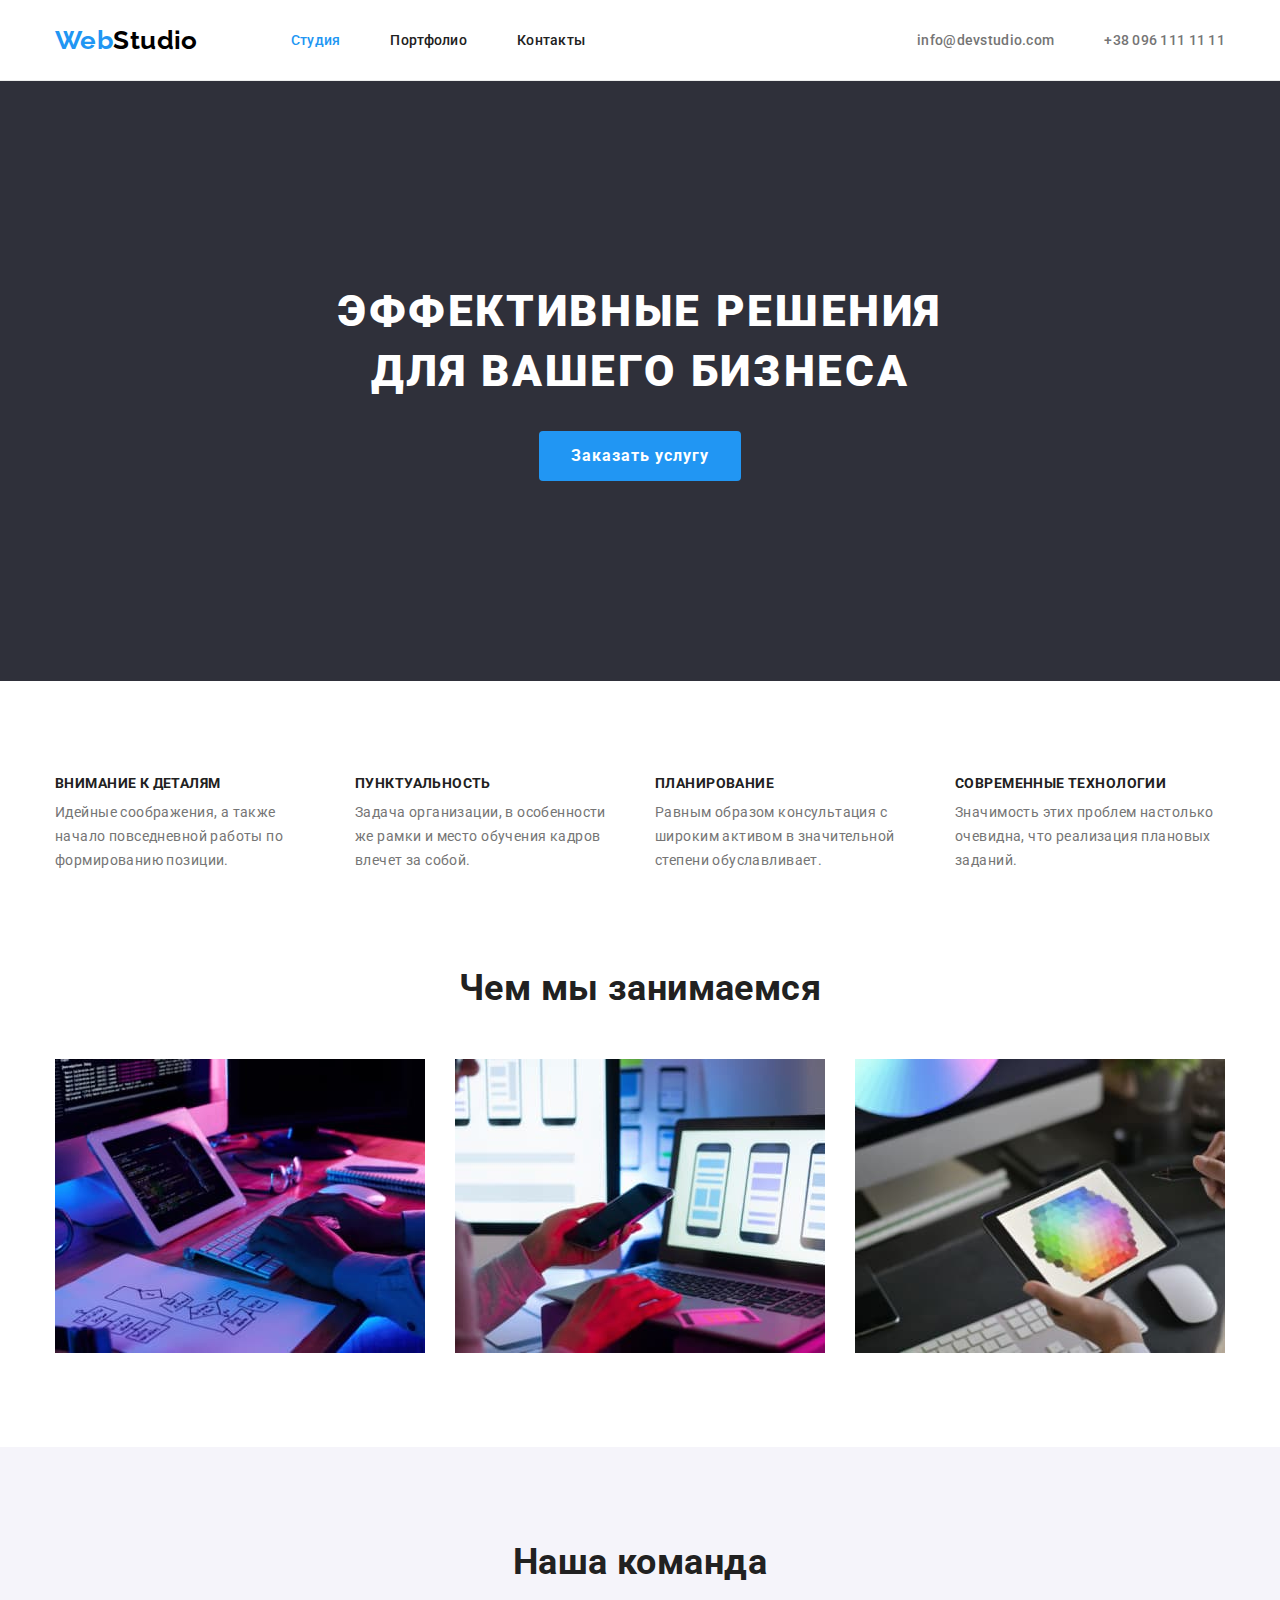
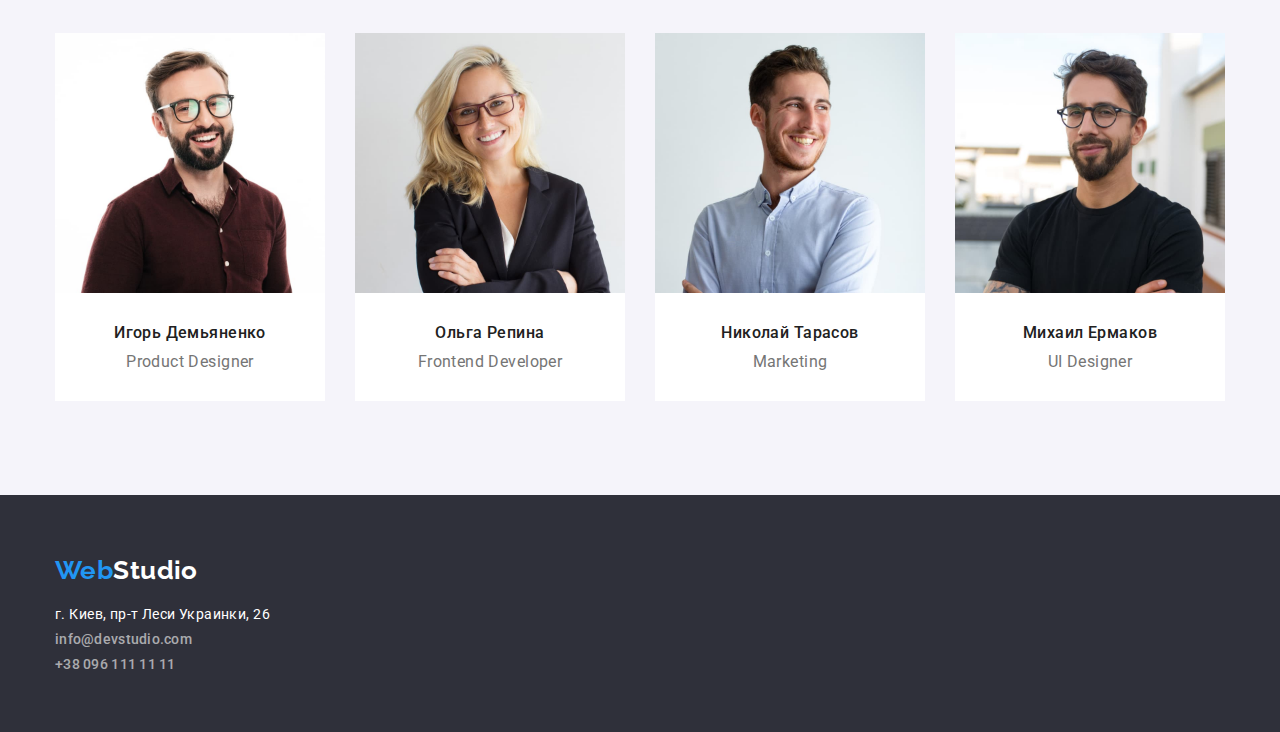
==== index.html @ f084c0ec "added previous project" ====
<!DOCTYPE html>
<html lang="ru">
<head>
    <meta charset="UTF-8">
    <meta http-equiv="X-UA-Compatible" content="IE=edge">
    <meta name="viewport" content="width=device-width, initial-scale=1.0">
    <title>Go IT Home work №2</title>
    <link rel="stylesheet" href="https://cdnjs.cloudflare.com/ajax/libs/modern-normalize/1.0.0/modern-normalize.min.css" type="text/css">
    <link rel="shortcut icon" href="images/favicon.ico" type="image/x-icon">
    <link rel="preconnect" href="https://fonts.gstatic.com">
    <link href="https://fonts.googleapis.com/css2?family=Raleway:wght@700&family=Roboto:wght@400;500;700;900&display=swap"
        rel="stylesheet">
    <link rel="stylesheet" href="./css/style.css">
</head>
<body>
    <!-- Section - Header -->
    <header class="page-header">

        <div class="container">
            <!-- Main navigation menu -->
            <nav>
                <a href="#" class="logo link">
                    <span class="logo-web">Web</span><span class="logo-studio-header">Studio</span>
                </a>
            
                <ul class="site-nav list">
                    <li><a href="#" class="link current">Студия</a></li>
                    <li><a href="./pages/portfolio.html" class="link">Портфолио</a></li>
                    <li><a href="./pages/contacts.html" class="link">Контакты</a></li>
                </ul>
            </nav>
            
            <ul class="auth-nav list">
                <li><a href="mailto:info@devstudio.com" class="link">info@devstudio.com</a></li>
                <li><a href="tel:+380961111111" class="link">+38 096 111 11 11</a></li>
            </ul>
        </div>
    </header>

    <!-- Main Section -->
    <main>
        <!-- Section - Hero -->
        <section class="hero">
            <h1 class="hero-title">ЭФФЕКТИВНЫЕ РЕШЕНИЯ<br>ДЛЯ ВАШЕГО БИЗНЕСА</h1>
            <button type="button" class="button">Заказать услугу</button>
        </section>        

        <!-- Section - Features. Heading h2 will be hidden by css styles -->
        <section class="section feature">
            <div class="container">
                <h2 class="section-title ">ОСОБЕННОСТИ</h2>
                
                <ul class="feature-list list">
                    <li class="feature-list-item">
                        <h3 class="title">ВНИМАНИЕ К ДЕТАЛЯМ</h3>
                        <p class="list-text">Идейные соображения, а также начало повседневной работы по формированию позиции.</p>
                    </li>
                
                    <li class="feature-list-item">
                        <h3 class="title">ПУНКТУАЛЬНОСТЬ</h3>
                        <p class="list-text">Задача организации, в особенности же рамки и место обучения кадров влечет за собой.</p>
                    </li>
                
                    <li class="feature-list-item">
                        <h3 class="title">ПЛАНИРОВАНИЕ</h3>
                        <p class="list-text">Равным образом консультация с широким активом в значительной степени обуславливает.</p>
                    </li>
                
                    <li class="feature-list-item">
                        <h3 class="title">СОВРЕМЕННЫЕ ТЕХНОЛОГИИ</h3>
                        <p class="list-text">Значимость этих проблем настолько очевидна, что реализация плановых заданий.</p>
                    </li>
                </ul>

            </div>
        </section>

        <!-- Section - What are we doing -->
        <section class="section what-we-doing">
            <div class="container">
                <h2 class="section-title">Чем мы занимаемся</h2>
                <ul class="list">
                    <li class="what-we-doing-item"><img src="./images/what-we-do-min-1.jpg" alt="пишем код" width="370"></li>
                    <li class="what-we-doing-item"><img src="./images/what-we-do-min-2.jpg" alt="делаем адаптивную верстку" width="370"></li>
                    <li class="what-we-doing-item"><img src="./images/what-we-do-min-3.jpg" alt="делаем дизайн страниц" width="370"></li>
                </ul>       

            </div>
        </section>

        <!-- Section - Our Team -->
        <section class="section accent-bg-color">
            <div class="container">
                <h2 class="section-title">Наша команда</h2>
                <ul class="our-team-list list">
                    <li>
                        <img src="./images/foto-min-1.jpg" alt="Игорь Демьяненко" width="270">
                        <div class="content">
                            <h3 class="title">Игорь Демьяненко</h3>
                            <p lang="en" class="list-text">Product Designer</p> 
                        </div>
                    </li>

                    <li>
                        <img src="./images/foto-min-2.jpg" alt="Ольга Репина" width="270">
                        <div class="content">
                            <h3 class="title">Ольга Репина</h3>
                            <p lang="en" class="list-text">Frontend Developer</p>
                        </div>
                    </li>

                    <li>
                        <img src="./images/foto-min-3.jpg" alt="Николай Тарасов" width="270">
                        <div class="content">
                            <h3 class="title">Николай Тарасов</h3>
                            <p lang="en" class="list-text">Marketing</p>
                        </div>
                    </li>

                    <li>
                        <img src="./images/foto-min-4.jpg" alt="Михаил Ермаков" width="270">
                        <div class="content">
                            <h3 class="title">Михаил Ермаков</h3>
                            <p lang="en" class="list-text">UI Designer</p>
                        </div>
                    </li>
                </ul>
            </div>
        </section>
    </main>

    <footer>
        <div class="container">
            <a href="#" class="logo link">
                <span class="logo-web">Web</span><span class="logo-studio-footer">Studio</span>
            </a>
            
            <address>
                <p class="address-text">г. Киев, пр-т Леси Украинки, 26</p>
                <ul class="auth-nav list">
                    <li><a href="mailto:info@devstudio.com" class="link">info@devstudio.com</a></li>
                    <li><a href="tel:+380961111111" class="link">+38 096 111 11 11</a></li>
                </ul>
            </address>          
        </div>

    </footer>
</body>
</html>
---- css/style.css ----
/* цвет основного текста #212121 */

/* цвет вторичного текста #757575 */

/* белый цвет текста #ffffff */

/* цвет ссылки в адресе rgba(255, 255, 255, 0.6) */

/* акцент #2196F3 */

/* вторичный цвет фона #F5F4FA */

/* цвет фона герой и футер #2F303A */

/* Raleway 700 normal, Roboto 500 normal, Roboto 900 normal, Roboto 700 normal, Roboto 400 normal */

:root {
  --primary-text-color: #757575;
  --accent-color: #2196f3;
  --title-text-color: #212121;
  --primary-bacgr-color: #2f303a;
  --second-backgr-color: #f5f4fa;
}

html {
  box-sizing: border-box;
}

*,
*::after,
*::before {
  box-sizing: inherit;
}

body {
  color: var(--primary-text-color);
  background-color: #fff;
  margin: 0;

  font-family: 'Roboto', sans-serif;
  font-weight: 400;
  font-style: normal;
  font-size: 14px;
  letter-spacing: 0.03em;
}

.list {
  list-style: none;
  padding: 0;
  margin: 0;
}

.button {
  border: 1px solid transparent;
}

.container {
  width: 1200px;
  padding-left: 15px;
  padding-right: 15px;
  padding-top: 0;
  padding-bottom: 0;
  margin: 0 auto;
}

.section {
  padding: 94px 0;
}

.section-title {
  padding: 0;
  margin: 0;
}

.title {
  color: var(--title-text-color);
  margin: 0 0 10px 0;
  padding: 0;
}

.visually-hidden {
  position: absolute;
  clip: rect(0 0 0 0);
  width: 1px;
  height: 1px;
  margin: -1px;
}

img {
  display: block;
}

/* header */

.page-header {
  border-bottom: 1px solid #ececec;
}

.page-header .container {
  display: flex;
}

nav {
  display: flex;
  align-items: center;
}

/* logo */

.logo {
  font-family: 'Raleway';
  font-weight: 700;
  font-size: 26px;
  line-height: 1.19;
}

.logo:hover,
.logo:focus {
  text-shadow: 0px 4px 4px rgba(0, 0, 0, 0.25);
}

.logo-web {
  color: var(--accent-color);
}

.logo-studio-header {
  color: #000000;
}

.logo-studio-footer {
  color: #ffffff;
}

.page-header .logo,
.site-nav,
.page-header .auth-nav {
  vertical-align: middle;
}

/* site auth navigation */

.auth-nav,
.site-nav {
  font-weight: 500;
  line-height: 1.143;
  letter-spacing: 0.02em;
}

.auth-nav li:not(:last-child),
.site-nav li:not(:last-child) {
  margin-right: 50px;
}

.site-nav {
  margin-left: 93px;
  display: flex;
}

.page-header .auth-nav {
  margin-left: auto;
  display: flex;
}

.link {
  text-decoration: none;
}

.auth-nav .link {
  color: var(--primary-text-color);
}

.site-nav .link {
  color: #212121;
}

.page-header .auth-nav .link,
.site-nav .link {
  display: block;
  padding-top: 32px;
  padding-bottom: 32px;
}

.auth-nav .link:hover,
.auth-nav .link:focus,
.site-nav .link:hover,
.site-nav .link:focus,
.site-nav .link.current {
  color: var(--accent-color);
}

/* hero section */

.hero {
  background-color: var(--primary-bacgr-color);
  padding-bottom: 200px;
  padding-top: 200px;
  text-align: center;
}

.hero-title {
  font-weight: 900;
  font-size: 44px;
  line-height: 1.364;
  text-align: center;
  letter-spacing: 0.06em;
  text-transform: uppercase;
  color: #fff;
  margin-top: 0;
  margin-bottom: 30px;
}

.hero .button {
  display: inline-block;
  padding: 10px 32px;
  margin-top: 0;
  margin-bottom: 0px;
  min-width: 200px;

  font-weight: 700;
  font-size: 16px;
  line-height: 1.875;
  text-align: center;
  letter-spacing: 0.06em;

  color: #fff;
  background-color: var(--accent-color);
  border: 0;
  border-radius: 4px;
}

.hero .button:hover {
  color: var(--accent-color);
  background-color: #fff;
}

/* section feature */

.feature .section-title {
  display: none;
}

.section-title {
  font-weight: 700;
  font-size: 36px;
  line-height: 1.167;
  text-align: center;
  color: var(--title-text-color);
  margin-bottom: 50px;
}

/* features */

.section.feature {
  padding-bottom: 0px;
}

.feature-list {
  display: flex;
  flex-wrap: wrap;
}

.feature-list-item {
  width: calc((100% - 90px) / 4);
}

.feature-list-item + .feature-list-item {
  margin-left: 30px;
}

.feature-list .title {
  font-size: 14px;
  font-weight: 700;
  line-height: 1.143;
  text-transform: uppercase;
  margin-bottom: 10px;
}

.feature-list .list-text {
  line-height: 1.714;
  padding: 0;
  margin: 0;
}

/* what-we-doing section */

.what-we-doing .list {
  display: flex;
}

.what-we-doing-item + .what-we-doing-item {
  margin-left: 30px;
}

.what-we-doing-item {
  width: calc((100% - 60px) / 3);
}

/* our team */

.our-team-list {
  display: flex;
}

.our-team-list .title {
  font-weight: 500;
  font-size: 16px;
  line-height: 1.188;
  text-align: center;
}

.accent-bg-color {
  background-color: var(--second-backgr-color);
}

.our-team-list .list-text {
  font-size: 16px;
  line-height: 1.188;
  text-align: center;
  margin: 0;
}

.our-team-list .content {
  padding-top: 30px;
  padding-bottom: 30px;
}

.our-team-list li {
  width: calc((100% - 90px) / 4);
  background-color: #fff;
}

.our-team-list li + li {
  margin-left: 30px;
}

/* portfolio section */

main > h1 {
  display: none;
}

.portfolio-title {
  display: none;
}

.portfolio-filter {
  display: flex;
  justify-content: center;
  margin-bottom: 50px;
}

.portfolio-list {
  display: flex;
  flex-wrap: wrap;
}

.flex-item {
  width: calc((100% - 60px) / 3);
  margin-right: 30px;
  margin-bottom: 30px;
  border: 1px solid #eeeeee;
}

.flex-item:nth-child(3n) {
  margin-right: 0;
}

.flex-item:nth-last-child(-n + 3) {
  margin-bottom: 0;
}

.flex-item .content {
  padding: 20px 24px 20px 24px;
}

.portfolio-list .title {
  font-weight: 700;
  font-size: 18px;
  line-height: 2;
  letter-spacing: 0.06em;
  margin-bottom: 4px;
}

.portfolio-list .list-text {
  font-size: 16px;
  line-height: 1.875;
  margin: 0;
}

/* portfolio-filter Buttons */

.portfolio-filter > li + li {
  margin-left: 8px;
}

.portfolio-filter .button {
  padding-left: 22px;
  padding-right: 22px;
  padding-top: 6px;
  padding-bottom: 6px;
  font-weight: 500;
  font-size: 16px;
  line-height: 1.625;
  text-align: center;
  letter-spacing: 0.03em;
  color: var(--title-text-color);
  background-color: var(--second-backgr-color);
  border-radius: 4px;
  border: 0;
  cursor: pointer;
}

.portfolio-filter .button:hover,
.portfolio-filter .button:focus {
  color: #fff;
  background-color: var(--accent-color);
  box-shadow: 0px 3px 1px rgba(0, 0, 0, 0.1), 0px 1px 2px rgba(0, 0, 0, 0.08),
    0px 2px 2px rgba(0, 0, 0, 0.12);
}

/* footer */

footer {
  background-color: var(--primary-bacgr-color);
  padding-top: 60px;
  padding-bottom: 60px;
}

/* у данного тега пришлось указать font-style: normal т.к. по умолчанию 
почему то браузер устанавливает italic  */
address {
  font-style: normal;
}

footer .auth-nav .link {
  color: rgba(255, 255, 255, 0.6);
}

.address-text {
  color: #ffffff;
  padding: 0;
  margin: 0 0 9px 0;
}

footer .logo {
  display: inline-block;
  margin: 0 0 20px 0;
  padding: 0;
}

address li:first-child {
  margin: 0 0 9px 0;
}
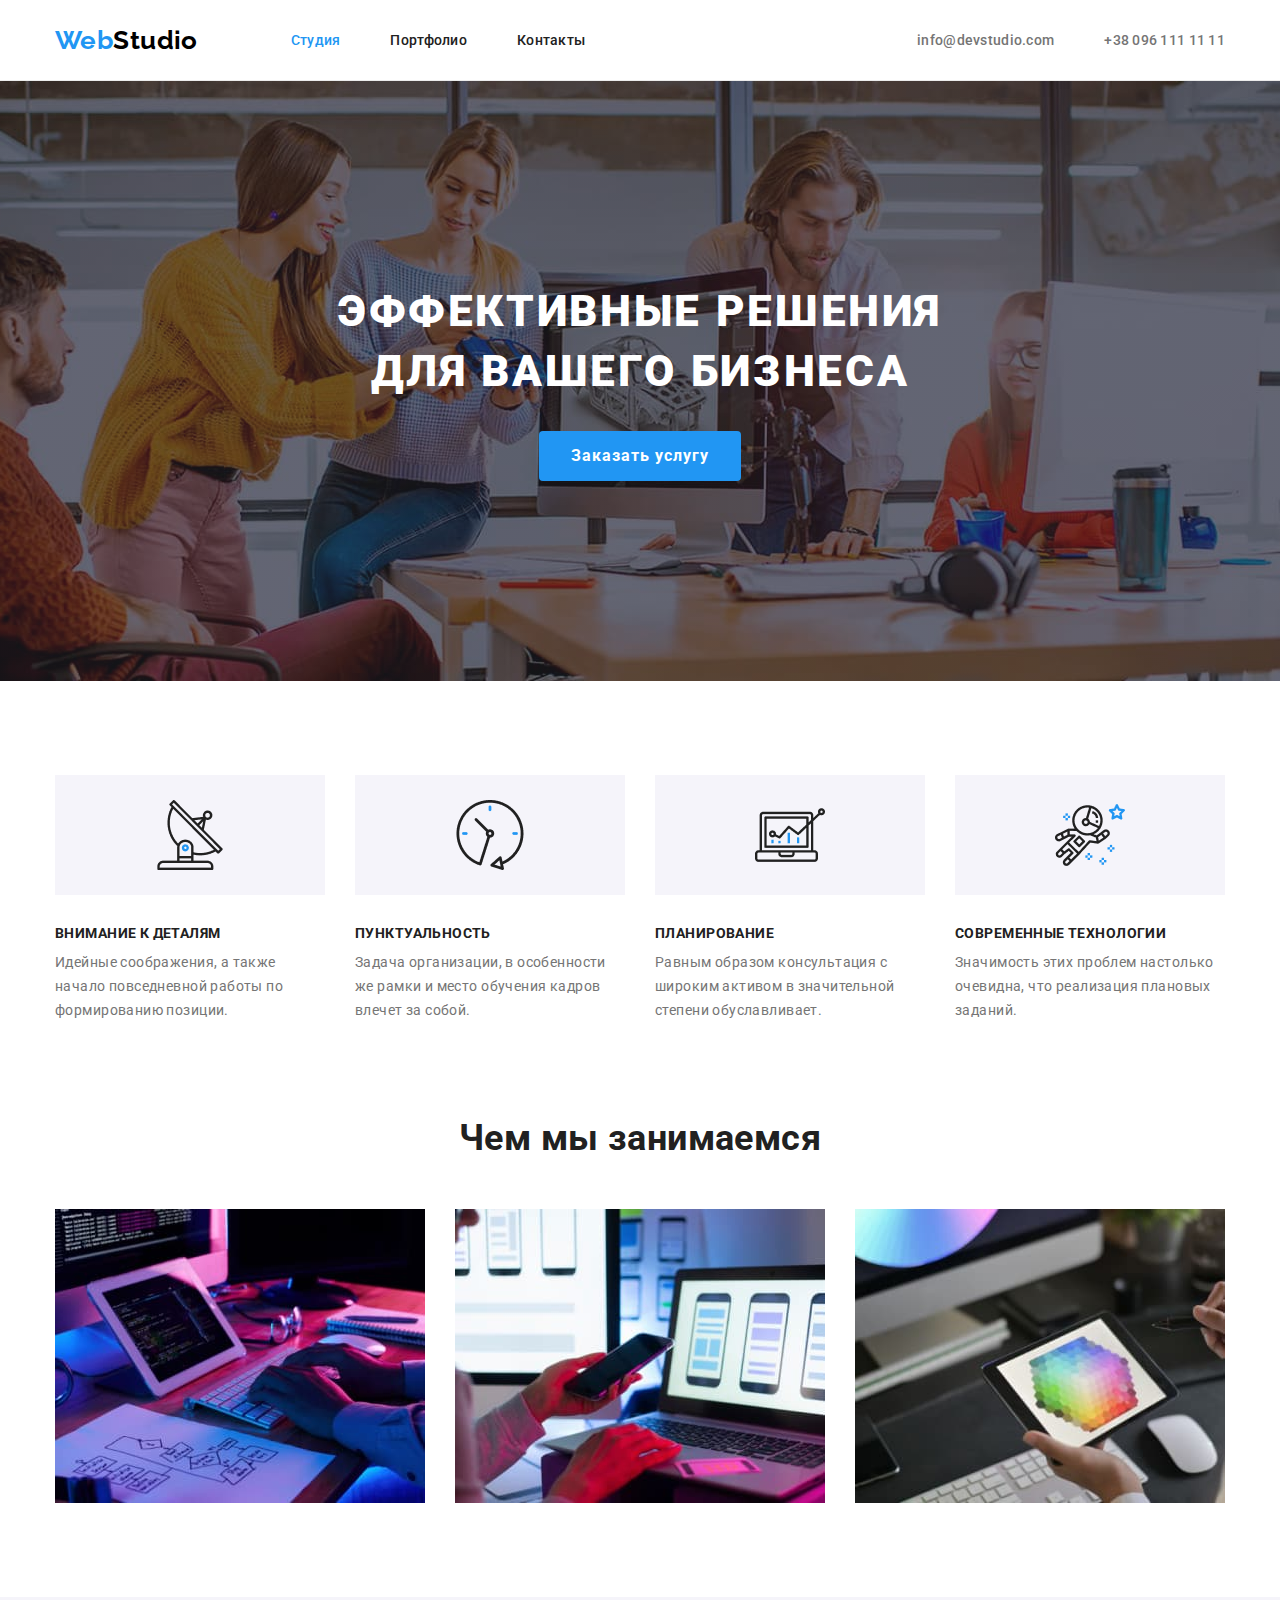
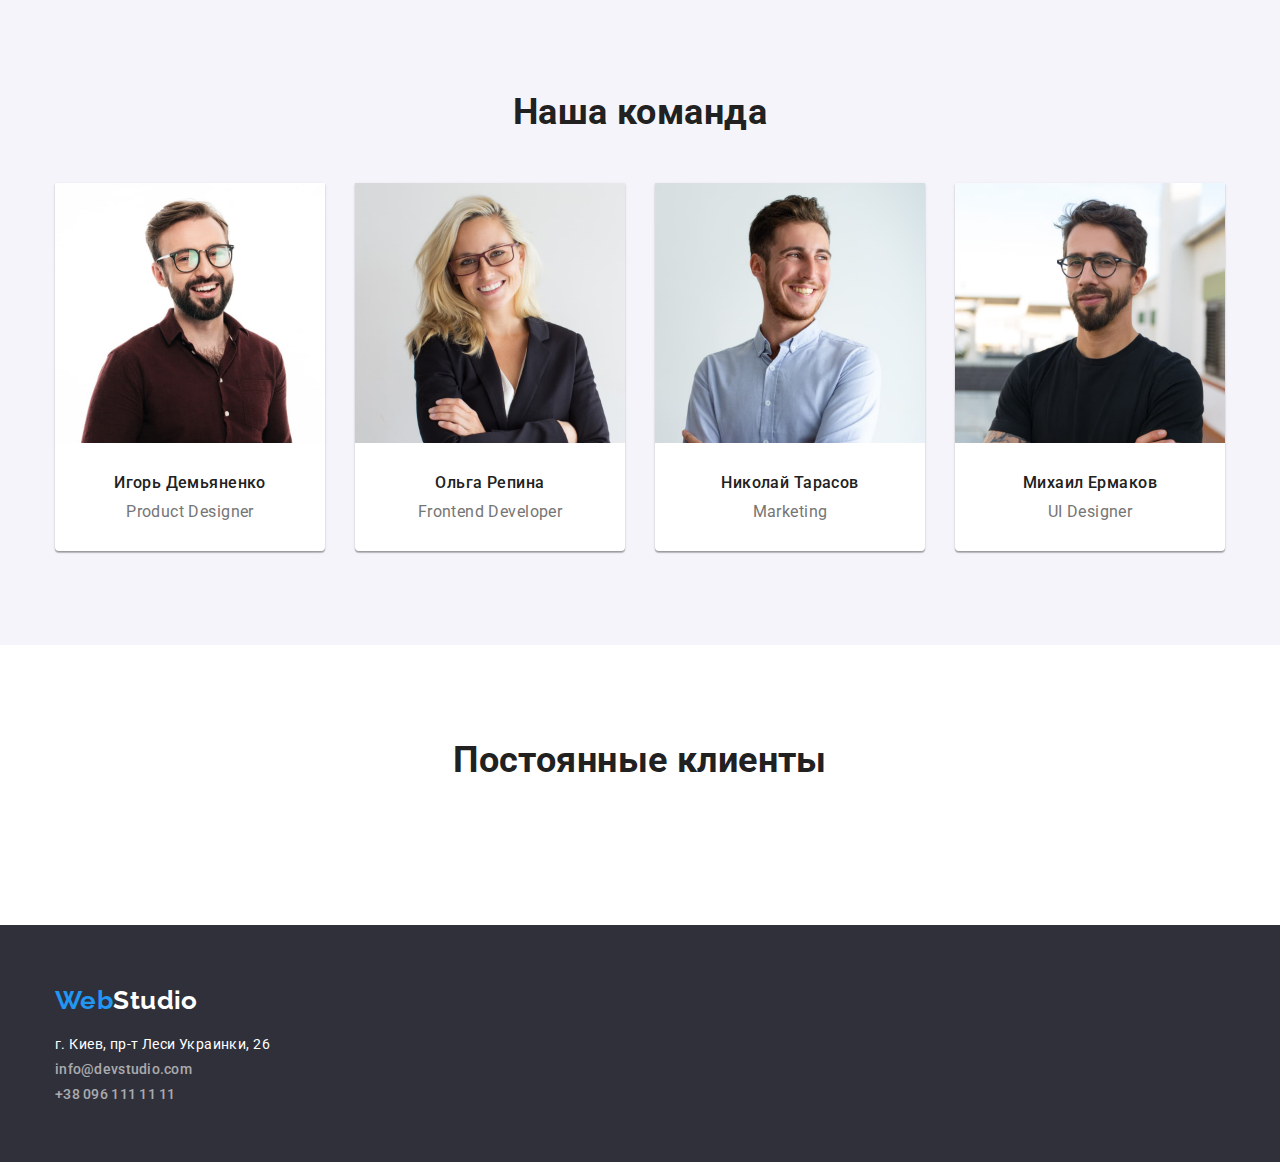
==== commit d5eecc52: "added bg images" ====
--- a/index.html
+++ b/index.html
@@ -48,25 +48,25 @@
         <!-- Section - Features. Heading h2 will be hidden by css styles -->
         <section class="section feature">
             <div class="container">
-                <h2 class="section-title ">ОСОБЕННОСТИ</h2>
+                <h2 class="section-title visually-hidden">ОСОБЕННОСТИ</h2>
                 
                 <ul class="feature-list list">
-                    <li class="feature-list-item">
+                    <li class="feature-list-item antenna">
                         <h3 class="title">ВНИМАНИЕ К ДЕТАЛЯМ</h3>
                         <p class="list-text">Идейные соображения, а также начало повседневной работы по формированию позиции.</p>
                     </li>
                 
-                    <li class="feature-list-item">
+                    <li class="feature-list-item clock">
                         <h3 class="title">ПУНКТУАЛЬНОСТЬ</h3>
                         <p class="list-text">Задача организации, в особенности же рамки и место обучения кадров влечет за собой.</p>
                     </li>
                 
-                    <li class="feature-list-item">
+                    <li class="feature-list-item diagram">
                         <h3 class="title">ПЛАНИРОВАНИЕ</h3>
                         <p class="list-text">Равным образом консультация с широким активом в значительной степени обуславливает.</p>
                     </li>
                 
-                    <li class="feature-list-item">
+                    <li class="feature-list-item astronaut">
                         <h3 class="title">СОВРЕМЕННЫЕ ТЕХНОЛОГИИ</h3>
                         <p class="list-text">Значимость этих проблем настолько очевидна, что реализация плановых заданий.</p>
                     </li>
@@ -127,6 +127,22 @@
                 </ul>
             </div>
         </section>
+
+        <!-- Regular Customers -->
+        <section class="section">
+            <div class="container">
+                <h2 class="section-title">Постоянные клиенты</h2>
+                <ul class="regular-customers-list list">
+                    <li class="customer-item"></li>
+                    <li class="customer-item"></li>
+                    <li class="customer-item"></li>
+                    <li class="customer-item"></li>
+                    <li class="customer-item"></li>
+                    <li class="customer-item"></li>
+                </ul>
+            </div>
+
+        </section>
     </main>
 
     <footer>
--- a/css/style.css
+++ b/css/style.css
@@ -20,6 +20,7 @@
   --title-text-color: #212121;
   --primary-bacgr-color: #2f303a;
   --second-backgr-color: #f5f4fa;
+  --hero-bg-color: #c4c4c4;
 }
 
 html {
@@ -90,7 +91,7 @@
   display: block;
 }
 
-/* header */
+/* ========== header ========== */
 
 .page-header {
   border-bottom: 1px solid #ececec;
@@ -137,7 +138,7 @@
   vertical-align: middle;
 }
 
-/* site auth navigation */
+/* ========== site auth navigation ========== */
 
 .auth-nav,
 .site-nav {
@@ -188,13 +189,26 @@
   color: var(--accent-color);
 }
 
-/* hero section */
+/* ========== hero section ========== */
 
 .hero {
-  background-color: var(--primary-bacgr-color);
+  max-width: 1600px;
+  height: 600px;
+  margin-left: auto;
+  margin-right: auto;
   padding-bottom: 200px;
   padding-top: 200px;
   text-align: center;
+  background-image: linear-gradient(
+      to right,
+      rgba(47, 48, 58, 0.4),
+      rgba(47, 48, 58, 0.4)
+    ),
+    url('../images/background-hero.jpg');
+  background-repeat: no-repeat;
+  background-size: cover;
+  background-position: center;
+  background-color: var(--hero-bg-color);
 }
 
 .hero-title {
@@ -205,6 +219,7 @@
   letter-spacing: 0.06em;
   text-transform: uppercase;
   color: #fff;
+
   margin-top: 0;
   margin-bottom: 30px;
 }
@@ -233,11 +248,7 @@
   background-color: #fff;
 }
 
-/* section feature */
-
-.feature .section-title {
-  display: none;
-}
+/* ========== section feature ========== */
 
 .section-title {
   font-weight: 700;
@@ -261,6 +272,32 @@
 
 .feature-list-item {
   width: calc((100% - 90px) / 4);
+}
+
+.feature-list-item::before {
+  display: block;
+  content: '';
+  height: 120px;
+  background-size: 70px;
+  background-repeat: no-repeat;
+  background-position: center;
+  background-color: var(--second-backgr-color);
+}
+
+.antenna::before {
+  background-image: url(../images/antenna-1.png);
+}
+
+.clock::before {
+  background-image: url(../images/clock-2.png);
+}
+
+.diagram::before {
+  background-image: url(../images/diagram-3.png);
+}
+
+.astronaut::before {
+  background-image: url(../images/astronaut-4.png);
 }
 
 .feature-list-item + .feature-list-item {
@@ -273,6 +310,7 @@
   line-height: 1.143;
   text-transform: uppercase;
   margin-bottom: 10px;
+  padding-top: 30px;
 }
 
 .feature-list .list-text {
@@ -281,7 +319,7 @@
   margin: 0;
 }
 
-/* what-we-doing section */
+/* ========== what-we-doing section ========== */
 
 .what-we-doing .list {
   display: flex;
@@ -295,7 +333,7 @@
   width: calc((100% - 60px) / 3);
 }
 
-/* our team */
+/* ========== our team ========== */
 
 .our-team-list {
   display: flex;
@@ -327,21 +365,16 @@
 .our-team-list li {
   width: calc((100% - 90px) / 4);
   background-color: #fff;
+  box-shadow: 0px 1px 3px rgba(0, 0, 0, 0.12), 0px 1px 1px rgba(0, 0, 0, 0.14),
+    0px 2px 1px rgba(0, 0, 0, 0.2);
+  border-radius: 0px 0px 4px 4px;
 }
 
 .our-team-list li + li {
   margin-left: 30px;
 }
 
-/* portfolio section */
-
-main > h1 {
-  display: none;
-}
-
-.portfolio-title {
-  display: none;
-}
+/* ========== portfolio section ========== */
 
 .portfolio-filter {
   display: flex;
@@ -387,7 +420,7 @@
   margin: 0;
 }
 
-/* portfolio-filter Buttons */
+/* ========== portfolio-filter Buttons ========== */
 
 .portfolio-filter > li + li {
   margin-left: 8px;
@@ -418,7 +451,17 @@
     0px 2px 2px rgba(0, 0, 0, 0.12);
 }
 
-/* footer */
+/* ========= Regular Customers ========= */
+
+.regular-customers-list {
+  display: flex;
+}
+
+.customer-item + .customer-item {
+  margin-left: 30px;
+}
+
+/* ========== footer ========== */
 
 footer {
   background-color: var(--primary-bacgr-color);
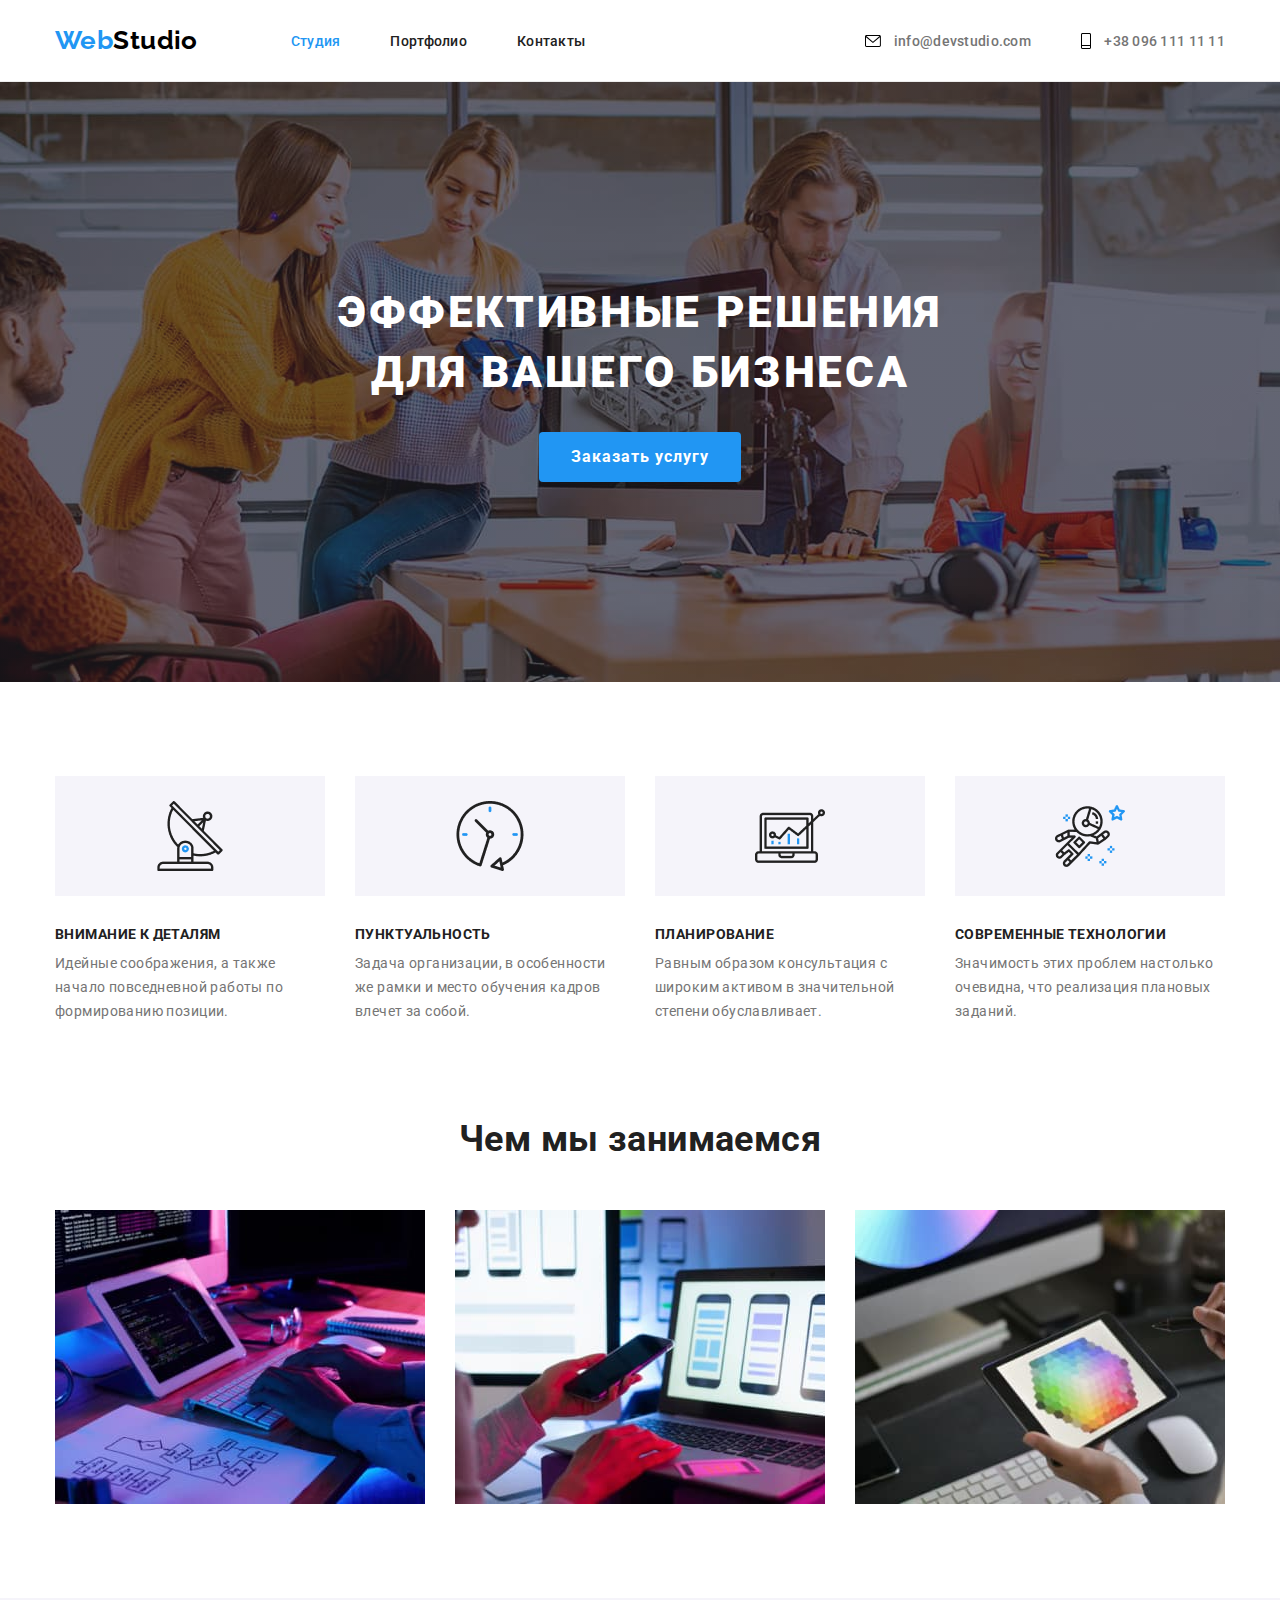
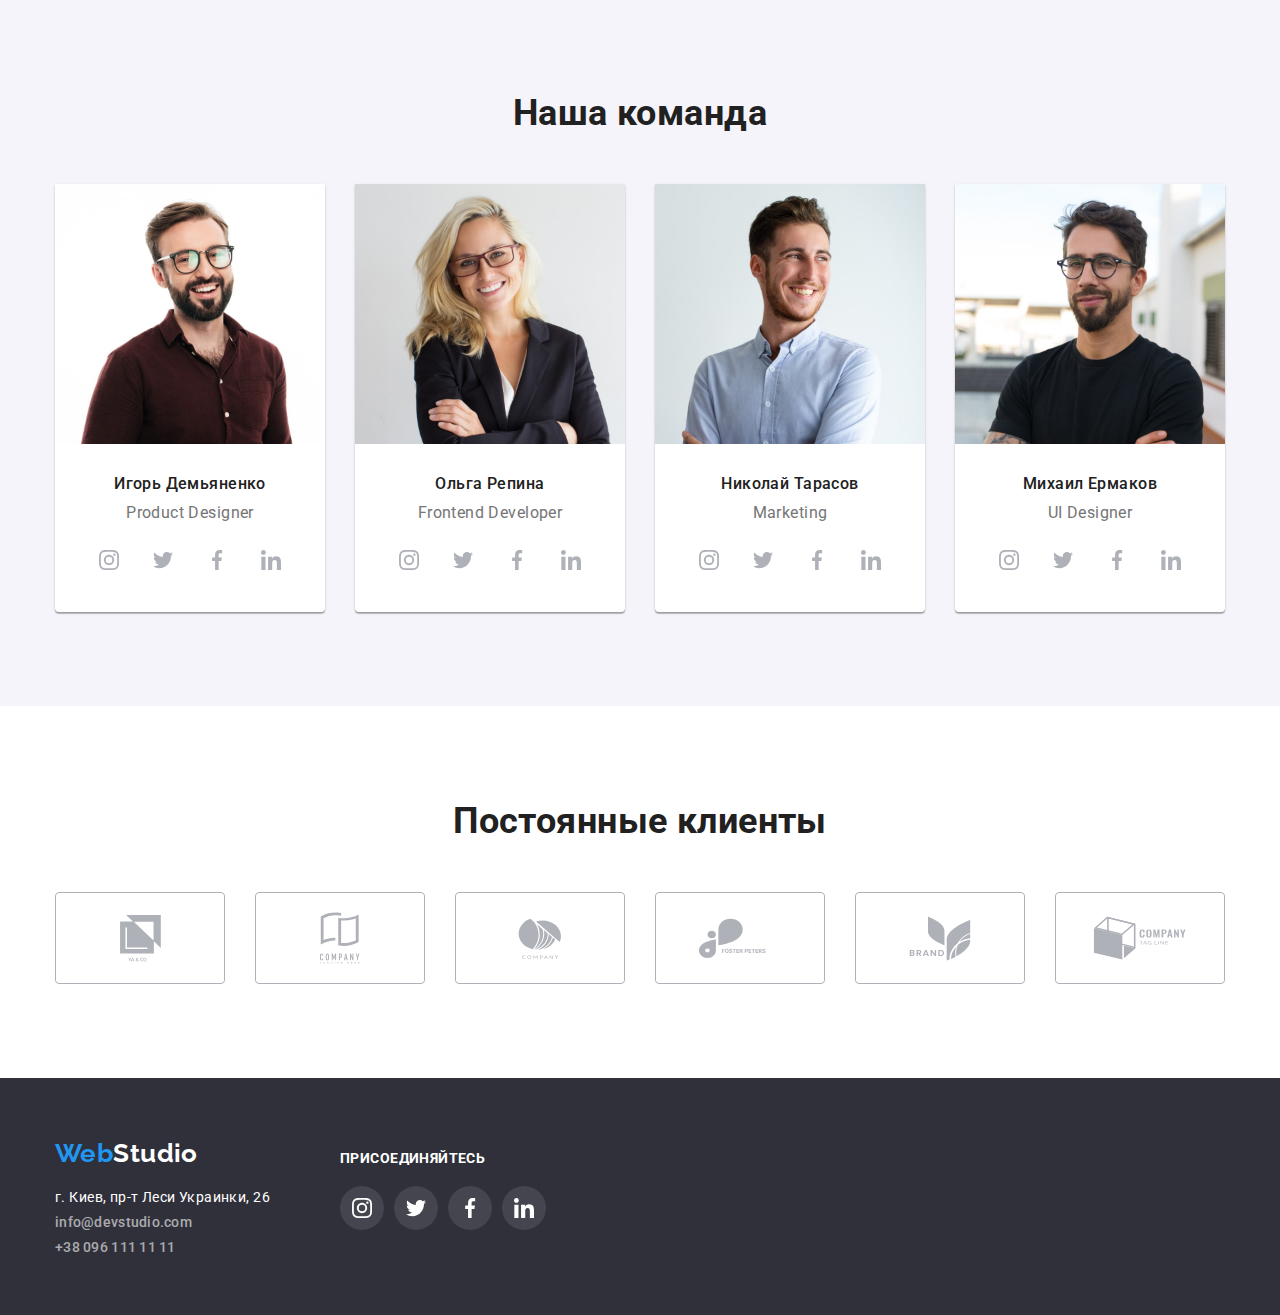
==== commit 81e36ca6: "updates" ====
--- a/index.html
+++ b/index.html
@@ -31,8 +31,22 @@
             </nav>
             
             <ul class="auth-nav list">
-                <li><a href="mailto:info@devstudio.com" class="link">info@devstudio.com</a></li>
-                <li><a href="tel:+380961111111" class="link">+38 096 111 11 11</a></li>
+                <li>
+                    <a href="mailto:info@devstudio.com" class="link">
+                        <svg class="vert-align" width="16" height="12">
+                            <use href="./images/symbols.svg#icon-envelope"></use>
+                        </svg>
+                        <span class="vert-align">info@devstudio.com</span>
+                    </a>
+                </li>
+                <li>
+                    <a href="tel:+380961111111" class="link link-flex">
+                        <svg class="vert-align" width="10" height="16">
+                            <use href="./images/symbols.svg#icon-smartphone"></use>
+                        </svg>
+                        <span class="vert-align">+38 096 111 11 11</span>
+                    </a>
+                </li>
             </ul>
         </div>
     </header>
@@ -99,6 +113,32 @@
                             <h3 class="title">Игорь Демьяненко</h3>
                             <p lang="en" class="list-text">Product Designer</p> 
                         </div>
+                       
+                        <ul class="social-links list">
+                            <li>
+                                <svg width="20" height="20">
+                                    <use href="./images/symbols.svg#icon-instagram"></use>
+                                </svg>
+                            </li>
+
+                            <li>
+                                <svg width="20" height="20">
+                                    <use href="./images/symbols.svg#icon-twitter"></use>
+                                </svg>
+                            </li>
+
+                            <li>
+                                <svg width="20" height="20">
+                                    <use href="./images/symbols.svg#icon-facebook"></use>
+                                </svg>
+                            </li>
+
+                            <li>
+                                <svg width="20" height="20">
+                                    <use href="./images/symbols.svg#icon-linkedin"></use>
+                                </svg>
+                            </li>
+                        </ul>
                     </li>
 
                     <li>
@@ -107,6 +147,32 @@
                             <h3 class="title">Ольга Репина</h3>
                             <p lang="en" class="list-text">Frontend Developer</p>
                         </div>
+
+                        <ul class="social-links list">
+                            <li>
+                                <svg width="20" height="20">
+                                    <use href="./images/symbols.svg#icon-instagram"></use>
+                                </svg>
+                            </li>
+                        
+                            <li>
+                                <svg width="20" height="20">
+                                    <use href="./images/symbols.svg#icon-twitter"></use>
+                                </svg>
+                            </li>
+                        
+                            <li>
+                                <svg width="20" height="20">
+                                    <use href="./images/symbols.svg#icon-facebook"></use>
+                                </svg>
+                            </li>
+                        
+                            <li>
+                                <svg width="20" height="20">
+                                    <use href="./images/symbols.svg#icon-linkedin"></use>
+                                </svg>
+                            </li>
+                        </ul>
                     </li>
 
                     <li>
@@ -115,6 +181,32 @@
                             <h3 class="title">Николай Тарасов</h3>
                             <p lang="en" class="list-text">Marketing</p>
                         </div>
+
+                        <ul class="social-links list">
+                            <li>
+                                <svg width="20" height="20">
+                                    <use href="./images/symbols.svg#icon-instagram"></use>
+                                </svg>
+                            </li>
+                        
+                            <li>
+                                <svg width="20" height="20">
+                                    <use href="./images/symbols.svg#icon-twitter"></use>
+                                </svg>
+                            </li>
+                        
+                            <li>
+                                <svg width="20" height="20">
+                                    <use href="./images/symbols.svg#icon-facebook"></use>
+                                </svg>
+                            </li>
+                        
+                            <li>
+                                <svg width="20" height="20">
+                                    <use href="./images/symbols.svg#icon-linkedin"></use>
+                                </svg>
+                            </li>
+                        </ul>
                     </li>
 
                     <li>
@@ -123,6 +215,32 @@
                             <h3 class="title">Михаил Ермаков</h3>
                             <p lang="en" class="list-text">UI Designer</p>
                         </div>
+
+                        <ul class="social-links list">
+                            <li>
+                                <svg width="20" height="20">
+                                    <use href="./images/symbols.svg#icon-instagram"></use>
+                                </svg>
+                            </li>
+                        
+                            <li>
+                                <svg width="20" height="20">
+                                    <use href="./images/symbols.svg#icon-twitter"></use>
+                                </svg>
+                            </li>
+                        
+                            <li>
+                                <svg width="20" height="20">
+                                    <use href="./images/symbols.svg#icon-facebook"></use>
+                                </svg>
+                            </li>
+                        
+                            <li>
+                                <svg width="20" height="20">
+                                    <use href="./images/symbols.svg#icon-linkedin"></use>
+                                </svg>
+                            </li>
+                        </ul>
                     </li>
                 </ul>
             </div>
@@ -133,33 +251,91 @@
             <div class="container">
                 <h2 class="section-title">Постоянные клиенты</h2>
                 <ul class="regular-customers-list list">
-                    <li class="customer-item"></li>
-                    <li class="customer-item"></li>
-                    <li class="customer-item"></li>
-                    <li class="customer-item"></li>
-                    <li class="customer-item"></li>
-                    <li class="customer-item"></li>
-                </ul>
-            </div>
-
+                    <li class="customer-item">
+                        <svg width="41" height="46.7">
+                            <use href="./images/symbols.svg#icon-client-1"></use>
+                        </svg>
+                    </li>
+
+                    <li class="customer-item">
+                        <svg width="40" height="52">
+                            <use href="./images/symbols.svg#icon-client-2"></use>
+                        </svg>
+                    </li>
+
+                    <li class="customer-item">
+                        <svg width="43.46" height="41.18">
+                            <use href="./images/symbols.svg#icon-client-3"></use>
+                        </svg>
+                    </li>
+
+                    <li class="customer-item">
+                        <svg width="84.44" height="40.62">
+                            <use href="./images/symbols.svg#icon-client-4"></use>
+                        </svg>
+                    </li>
+
+                    <li class="customer-item">
+                        <svg width="62.54" height="45.43">
+                            <use href="./images/symbols.svg#icon-client-5"></use>
+                        </svg>
+                    </li>
+                    
+                    <li class="customer-item">
+                        <svg width="93.79" height="43.93">
+                            <use href="./images/symbols.svg#icon-client-6"></use>
+                        </svg>
+                    </li>
+                </ul>
+            </div>
         </section>
     </main>
 
     <footer>
         <div class="container">
-            <a href="#" class="logo link">
-                <span class="logo-web">Web</span><span class="logo-studio-footer">Studio</span>
-            </a>
+            <div class="logo-address-block">
+                <a href="#" class="logo link">
+                    <span class="logo-web">Web</span><span class="logo-studio-footer">Studio</span>
+                </a>
+                
+                <address>
+                    <p class="address-text">г. Киев, пр-т Леси Украинки, 26</p>
+                    <ul class="auth-nav list">
+                        <li><a href="mailto:info@devstudio.com" class="link">info@devstudio.com</a></li>
+                        <li><a href="tel:+380961111111" class="link">+38 096 111 11 11</a></li>
+                    </ul>
+                </address>  
+            </div>
             
-            <address>
-                <p class="address-text">г. Киев, пр-т Леси Украинки, 26</p>
-                <ul class="auth-nav list">
-                    <li><a href="mailto:info@devstudio.com" class="link">info@devstudio.com</a></li>
-                    <li><a href="tel:+380961111111" class="link">+38 096 111 11 11</a></li>
-                </ul>
-            </address>          
+            <div class="join-block">
+                <h2 class="section-title">Присоединяйтесь</h2>
+                <ul class="social-links list">
+                    <li>
+                        <svg width="20" height="20">
+                            <use href="./images/symbols.svg#icon-instagram"></use>
+                        </svg>
+                    </li>
+                
+                    <li>
+                        <svg width="20" height="20">
+                            <use href="./images/symbols.svg#icon-twitter"></use>
+                        </svg>
+                    </li>
+                
+                    <li>
+                        <svg width="20" height="20">
+                            <use href="./images/symbols.svg#icon-facebook"></use>
+                        </svg>
+                    </li>
+                
+                    <li>
+                        <svg width="20" height="20">
+                            <use href="./images/symbols.svg#icon-linkedin"></use>
+                        </svg>
+                    </li>
+                </ul>
+            </div>
         </div>
-
     </footer>
 </body>
 </html>--- a/css/style.css
+++ b/css/style.css
@@ -21,6 +21,7 @@
   --primary-bacgr-color: #2f303a;
   --second-backgr-color: #f5f4fa;
   --hero-bg-color: #c4c4c4;
+  --svg-color: #afb1b8;
 }
 
 html {
@@ -187,6 +188,20 @@
 .site-nav .link:focus,
 .site-nav .link.current {
   color: var(--accent-color);
+  fill: var(--accent-color);
+}
+
+.link-flex {
+  display: flex;
+  align-items: center;
+}
+
+.vert-align {
+  vertical-align: middle;
+}
+
+span.vert-align {
+  padding-left: 10px;
 }
 
 /* ========== hero section ========== */
@@ -359,19 +374,44 @@
 
 .our-team-list .content {
   padding-top: 30px;
-  padding-bottom: 30px;
-}
-
-.our-team-list li {
+  padding-bottom: 0px;
+  margin-bottom: 16px;
+}
+
+.our-team-list > li {
   width: calc((100% - 90px) / 4);
   background-color: #fff;
   box-shadow: 0px 1px 3px rgba(0, 0, 0, 0.12), 0px 1px 1px rgba(0, 0, 0, 0.14),
     0px 2px 1px rgba(0, 0, 0, 0.2);
   border-radius: 0px 0px 4px 4px;
-}
-
-.our-team-list li + li {
+  padding-bottom: 30px;
+}
+
+.our-team-list > li + li {
   margin-left: 30px;
+}
+
+.social-links {
+  width: 206px;
+  display: flex;
+  justify-content: space-between;
+  margin-left: auto;
+  margin-right: auto;
+}
+
+.social-links li {
+  display: flex;
+  justify-content: center;
+  align-items: center;
+  width: 44px;
+  height: 44px;
+  fill: var(--svg-color);
+  border-radius: 50%;
+}
+
+.social-links li:hover {
+  background-color: var(--accent-color);
+  fill: #ffffff;
 }
 
 /* ========== portfolio section ========== */
@@ -457,6 +497,24 @@
   display: flex;
 }
 
+.customer-item {
+  display: flex;
+  align-items: center;
+  justify-content: center;
+  width: 170px;
+  height: 92px;
+  border-width: 1px;
+  border-color: var(--svg-color);
+  border-style: solid;
+  border-radius: 4px;
+  fill: var(--svg-color);
+}
+
+.customer-item:hover {
+  border-color: var(--accent-color);
+  fill: var(--accent-color);
+}
+
 .customer-item + .customer-item {
   margin-left: 30px;
 }
@@ -494,3 +552,34 @@
 address li:first-child {
   margin: 0 0 9px 0;
 }
+
+footer > .container {
+  display: flex;
+}
+
+.join-block {
+  margin-left: 70px;
+  padding-top: 12px;
+}
+
+.join-block li {
+  background-color: rgba(255, 255, 255, 0.1);
+  fill: #ffffff;
+}
+
+.join-block li:hover {
+  background-color: var(--accent-color);
+}
+
+.join-block .social-links {
+  margin-left: 0;
+}
+
+.join-block > .section-title {
+  text-align: left;
+  font-size: 14px;
+  line-height: 16px;
+  text-transform: uppercase;
+  color: #ffffff;
+  margin-bottom: 20px;
+}
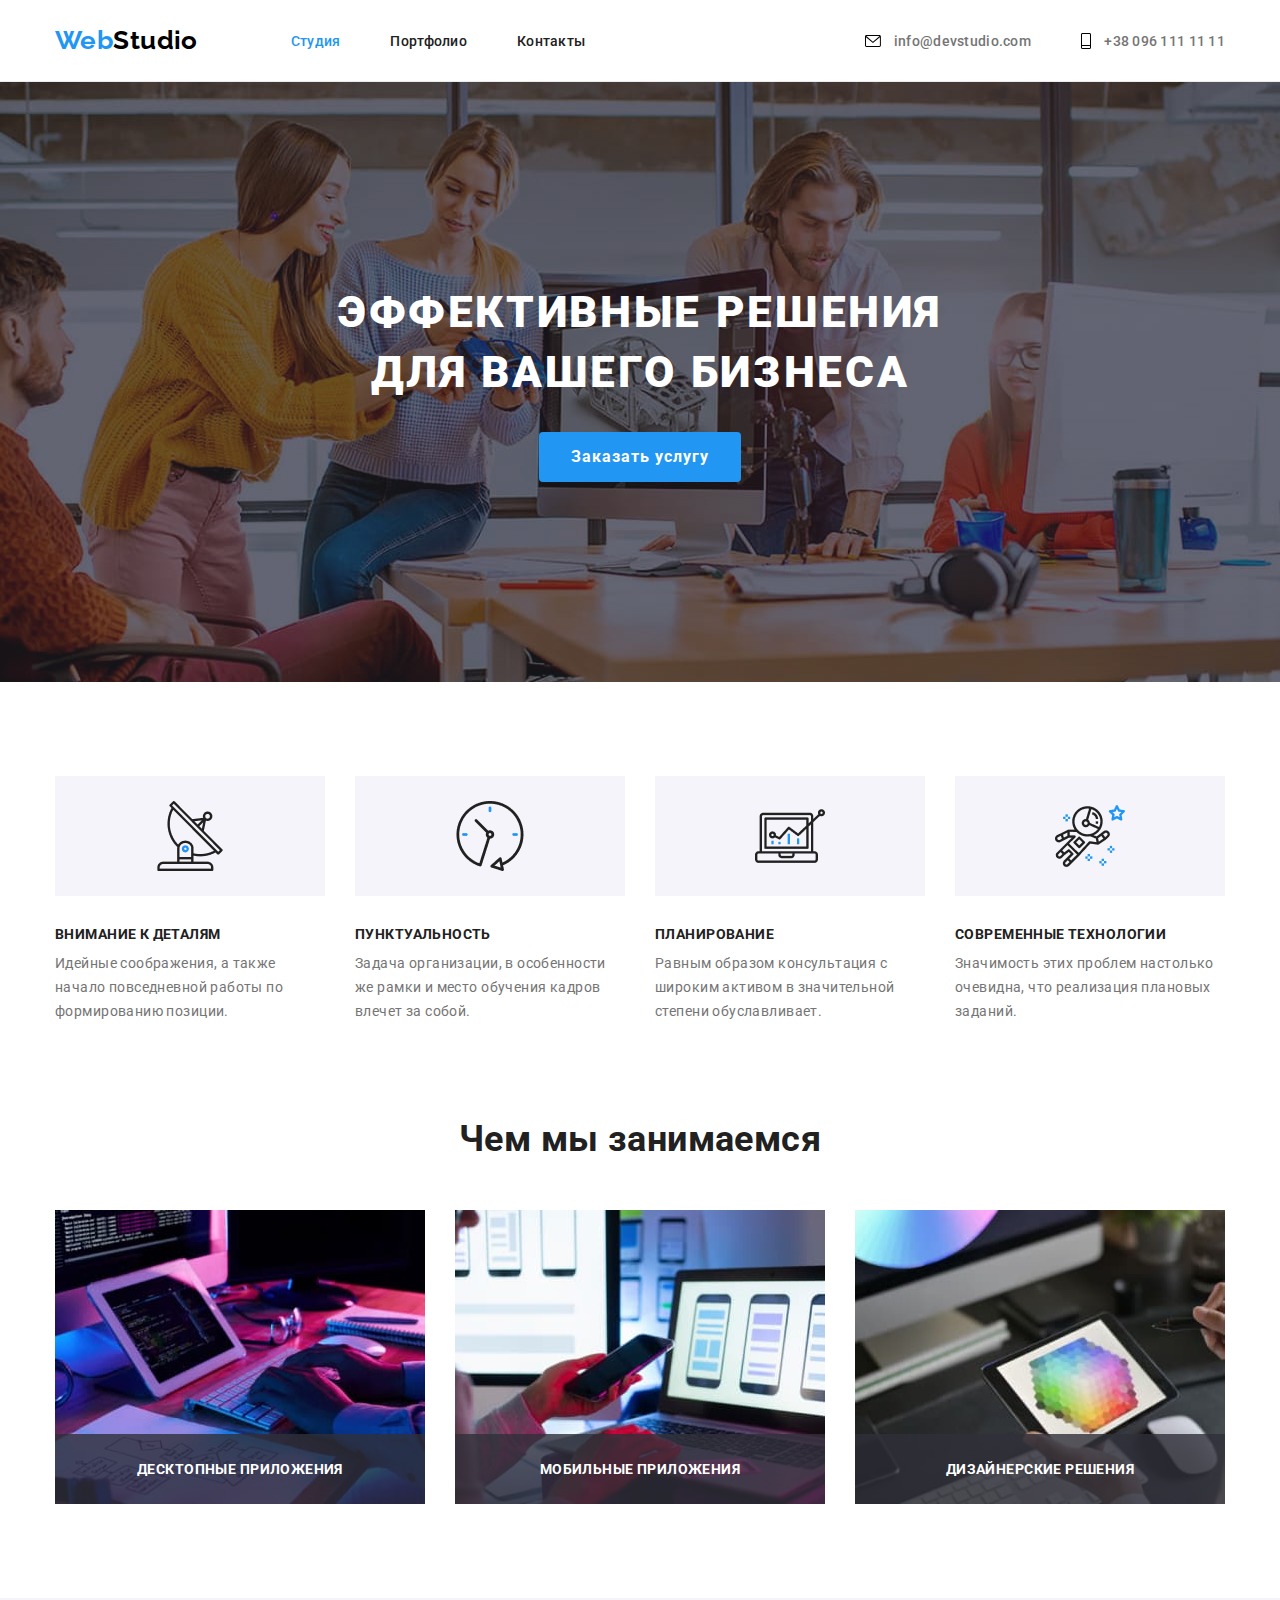
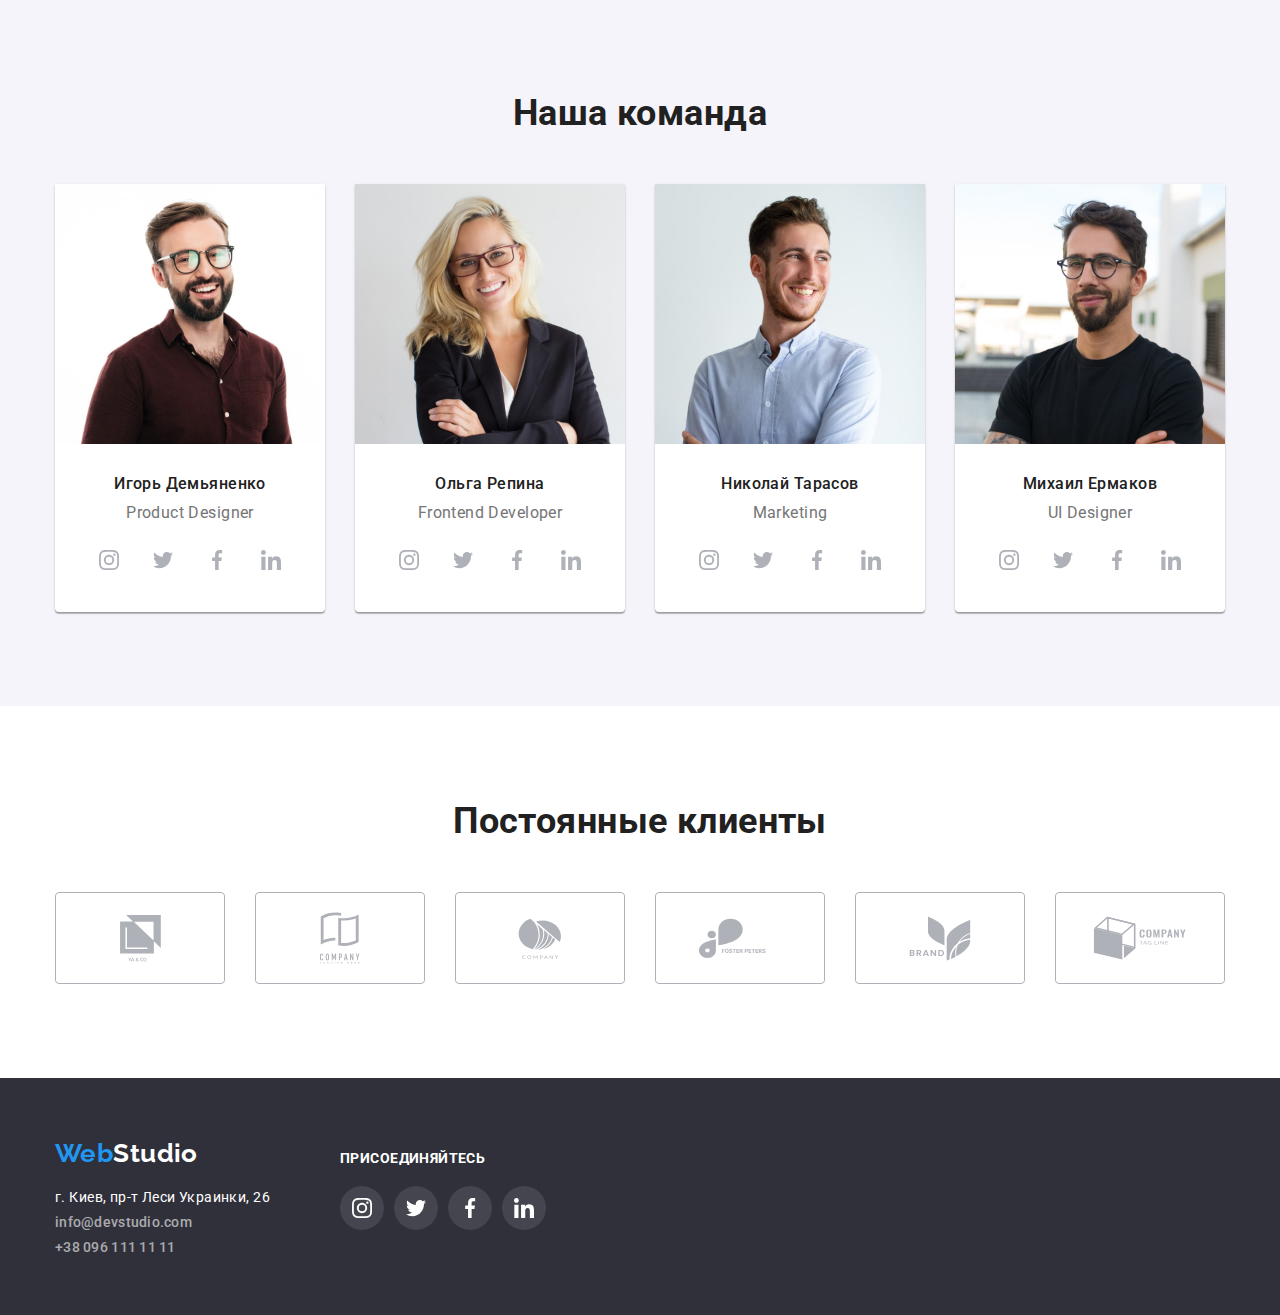
==== commit e86d57dd: "some commits" ====
--- a/index.html
+++ b/index.html
@@ -34,15 +34,16 @@
                 <li>
                     <a href="mailto:info@devstudio.com" class="link">
                         <svg class="vert-align" width="16" height="12">
-                            <use href="./images/symbols.svg#icon-envelope"></use>
+                            <use href="./images/icons.svg#icon-envelope"></use>
                         </svg>
                         <span class="vert-align">info@devstudio.com</span>
                     </a>
                 </li>
+                
                 <li>
                     <a href="tel:+380961111111" class="link link-flex">
                         <svg class="vert-align" width="10" height="16">
-                            <use href="./images/symbols.svg#icon-smartphone"></use>
+                            <use href="./images/icons.svg#icon-smartphone"></use>
                         </svg>
                         <span class="vert-align">+38 096 111 11 11</span>
                     </a>
@@ -117,25 +118,25 @@
                         <ul class="social-links list">
                             <li>
                                 <svg width="20" height="20">
-                                    <use href="./images/symbols.svg#icon-instagram"></use>
-                                </svg>
-                            </li>
-
-                            <li>
-                                <svg width="20" height="20">
-                                    <use href="./images/symbols.svg#icon-twitter"></use>
-                                </svg>
-                            </li>
-
-                            <li>
-                                <svg width="20" height="20">
-                                    <use href="./images/symbols.svg#icon-facebook"></use>
-                                </svg>
-                            </li>
-
-                            <li>
-                                <svg width="20" height="20">
-                                    <use href="./images/symbols.svg#icon-linkedin"></use>
+                                    <use href="./images/icons.svg#icon-instagram"></use>
+                                </svg>
+                            </li>
+
+                            <li>
+                                <svg width="20" height="20">
+                                    <use href="./images/icons.svg#icon-twitter"></use>
+                                </svg>
+                            </li>
+
+                            <li>
+                                <svg width="20" height="20">
+                                    <use href="./images/icons.svg#icon-facebook"></use>
+                                </svg>
+                            </li>
+
+                            <li>
+                                <svg width="20" height="20">
+                                    <use href="./images/icons.svg#icon-linkedin"></use>
                                 </svg>
                             </li>
                         </ul>
@@ -151,25 +152,25 @@
                         <ul class="social-links list">
                             <li>
                                 <svg width="20" height="20">
-                                    <use href="./images/symbols.svg#icon-instagram"></use>
-                                </svg>
-                            </li>
-                        
-                            <li>
-                                <svg width="20" height="20">
-                                    <use href="./images/symbols.svg#icon-twitter"></use>
-                                </svg>
-                            </li>
-                        
-                            <li>
-                                <svg width="20" height="20">
-                                    <use href="./images/symbols.svg#icon-facebook"></use>
-                                </svg>
-                            </li>
-                        
-                            <li>
-                                <svg width="20" height="20">
-                                    <use href="./images/symbols.svg#icon-linkedin"></use>
+                                    <use href="./images/icons.svg#icon-instagram"></use>
+                                </svg>
+                            </li>
+                        
+                            <li>
+                                <svg width="20" height="20">
+                                    <use href="./images/icons.svg#icon-twitter"></use>
+                                </svg>
+                            </li>
+                        
+                            <li>
+                                <svg width="20" height="20">
+                                    <use href="./images/icons.svg#icon-facebook"></use>
+                                </svg>
+                            </li>
+                        
+                            <li>
+                                <svg width="20" height="20">
+                                    <use href="./images/icons.svg#icon-linkedin"></use>
                                 </svg>
                             </li>
                         </ul>
@@ -185,25 +186,25 @@
                         <ul class="social-links list">
                             <li>
                                 <svg width="20" height="20">
-                                    <use href="./images/symbols.svg#icon-instagram"></use>
-                                </svg>
-                            </li>
-                        
-                            <li>
-                                <svg width="20" height="20">
-                                    <use href="./images/symbols.svg#icon-twitter"></use>
-                                </svg>
-                            </li>
-                        
-                            <li>
-                                <svg width="20" height="20">
-                                    <use href="./images/symbols.svg#icon-facebook"></use>
-                                </svg>
-                            </li>
-                        
-                            <li>
-                                <svg width="20" height="20">
-                                    <use href="./images/symbols.svg#icon-linkedin"></use>
+                                    <use href="./images/icons.svg#icon-instagram"></use>
+                                </svg>
+                            </li>
+                        
+                            <li>
+                                <svg width="20" height="20">
+                                    <use href="./images/icons.svg#icon-twitter"></use>
+                                </svg>
+                            </li>
+                        
+                            <li>
+                                <svg width="20" height="20">
+                                    <use href="./images/icons.svg#icon-facebook"></use>
+                                </svg>
+                            </li>
+                        
+                            <li>
+                                <svg width="20" height="20">
+                                    <use href="./images/icons.svg#icon-linkedin"></use>
                                 </svg>
                             </li>
                         </ul>
@@ -219,25 +220,25 @@
                         <ul class="social-links list">
                             <li>
                                 <svg width="20" height="20">
-                                    <use href="./images/symbols.svg#icon-instagram"></use>
-                                </svg>
-                            </li>
-                        
-                            <li>
-                                <svg width="20" height="20">
-                                    <use href="./images/symbols.svg#icon-twitter"></use>
-                                </svg>
-                            </li>
-                        
-                            <li>
-                                <svg width="20" height="20">
-                                    <use href="./images/symbols.svg#icon-facebook"></use>
-                                </svg>
-                            </li>
-                        
-                            <li>
-                                <svg width="20" height="20">
-                                    <use href="./images/symbols.svg#icon-linkedin"></use>
+                                    <use href="./images/icons.svg#icon-instagram"></use>
+                                </svg>
+                            </li>
+                        
+                            <li>
+                                <svg width="20" height="20">
+                                    <use href="./images/icons.svg#icon-twitter"></use>
+                                </svg>
+                            </li>
+                        
+                            <li>
+                                <svg width="20" height="20">
+                                    <use href="./images/icons.svg#icon-facebook"></use>
+                                </svg>
+                            </li>
+                        
+                            <li>
+                                <svg width="20" height="20">
+                                    <use href="./images/icons.svg#icon-linkedin"></use>
                                 </svg>
                             </li>
                         </ul>
@@ -253,37 +254,37 @@
                 <ul class="regular-customers-list list">
                     <li class="customer-item">
                         <svg width="41" height="46.7">
-                            <use href="./images/symbols.svg#icon-client-1"></use>
+                            <use href="./images/icons.svg#icon-client-1"></use>
                         </svg>
                     </li>
 
                     <li class="customer-item">
                         <svg width="40" height="52">
-                            <use href="./images/symbols.svg#icon-client-2"></use>
+                            <use href="./images/icons.svg#icon-client-2"></use>
                         </svg>
                     </li>
 
                     <li class="customer-item">
                         <svg width="43.46" height="41.18">
-                            <use href="./images/symbols.svg#icon-client-3"></use>
+                            <use href="./images/icons.svg#icon-client-3"></use>
                         </svg>
                     </li>
 
                     <li class="customer-item">
                         <svg width="84.44" height="40.62">
-                            <use href="./images/symbols.svg#icon-client-4"></use>
+                            <use href="./images/icons.svg#icon-client-4"></use>
                         </svg>
                     </li>
 
                     <li class="customer-item">
                         <svg width="62.54" height="45.43">
-                            <use href="./images/symbols.svg#icon-client-5"></use>
+                            <use href="./images/icons.svg#icon-client-5"></use>
                         </svg>
                     </li>
                     
                     <li class="customer-item">
                         <svg width="93.79" height="43.93">
-                            <use href="./images/symbols.svg#icon-client-6"></use>
+                            <use href="./images/icons.svg#icon-client-6"></use>
                         </svg>
                     </li>
                 </ul>
@@ -312,25 +313,25 @@
                 <ul class="social-links list">
                     <li>
                         <svg width="20" height="20">
-                            <use href="./images/symbols.svg#icon-instagram"></use>
+                            <use href="./images/icons.svg#icon-instagram"></use>
                         </svg>
                     </li>
                 
                     <li>
                         <svg width="20" height="20">
-                            <use href="./images/symbols.svg#icon-twitter"></use>
+                            <use href="./images/icons.svg#icon-twitter"></use>
                         </svg>
                     </li>
                 
                     <li>
                         <svg width="20" height="20">
-                            <use href="./images/symbols.svg#icon-facebook"></use>
+                            <use href="./images/icons.svg#icon-facebook"></use>
                         </svg>
                     </li>
                 
                     <li>
                         <svg width="20" height="20">
-                            <use href="./images/symbols.svg#icon-linkedin"></use>
+                            <use href="./images/icons.svg#icon-linkedin"></use>
                         </svg>
                     </li>
                 </ul>
--- a/css/style.css
+++ b/css/style.css
@@ -345,9 +345,51 @@
 }
 
 .what-we-doing-item {
+  position: relative;
   width: calc((100% - 60px) / 3);
 }
 
+.what-we-doing-item::after {
+  width: 100%;
+  position: absolute;
+  bottom: 0;
+  left: 0;
+  display: block;
+  /* content: 'десктопные приложения'; */
+  text-transform: uppercase;
+  text-align: center;
+  font-weight: 700;
+  padding-top: 27px;
+  padding-bottom: 27px;
+  color: #ffffff;
+  background-color: rgba(47, 48, 58, 0.8);
+}
+
+.what-we-doing-item:nth-child(1)::after {
+  content: 'десктопные приложения';
+}
+
+.what-we-doing-item:nth-child(2)::after {
+  content: 'мобильные приложения';
+}
+
+.what-we-doing-item:nth-child(3)::after {
+  content: 'дизайнерские решения';
+}
+
+/* .what-we-doing .list:nth-child(1)::after {
+  width: 100%;
+  position: absolute;
+  bottom: 0;
+  left: 0;
+  display: block;
+  text-transform: uppercase;
+  text-align: center;
+  padding-top: 27px;
+  padding-bottom: 27px;
+  background-color: rgba(47, 48, 58, 0.8);
+  content: 'десктопные приложения';
+} */
 /* ========== our team ========== */
 
 .our-team-list {
@@ -432,6 +474,11 @@
   margin-right: 30px;
   margin-bottom: 30px;
   border: 1px solid #eeeeee;
+}
+
+.flex-item:hover {
+  box-shadow: 0px 1px 1px rgba(0, 0, 0, 0.12), 0px 4px 4px rgba(0, 0, 0, 0.06),
+    1px 4px 6px rgba(0, 0, 0, 0.16);
 }
 
 .flex-item:nth-child(3n) {
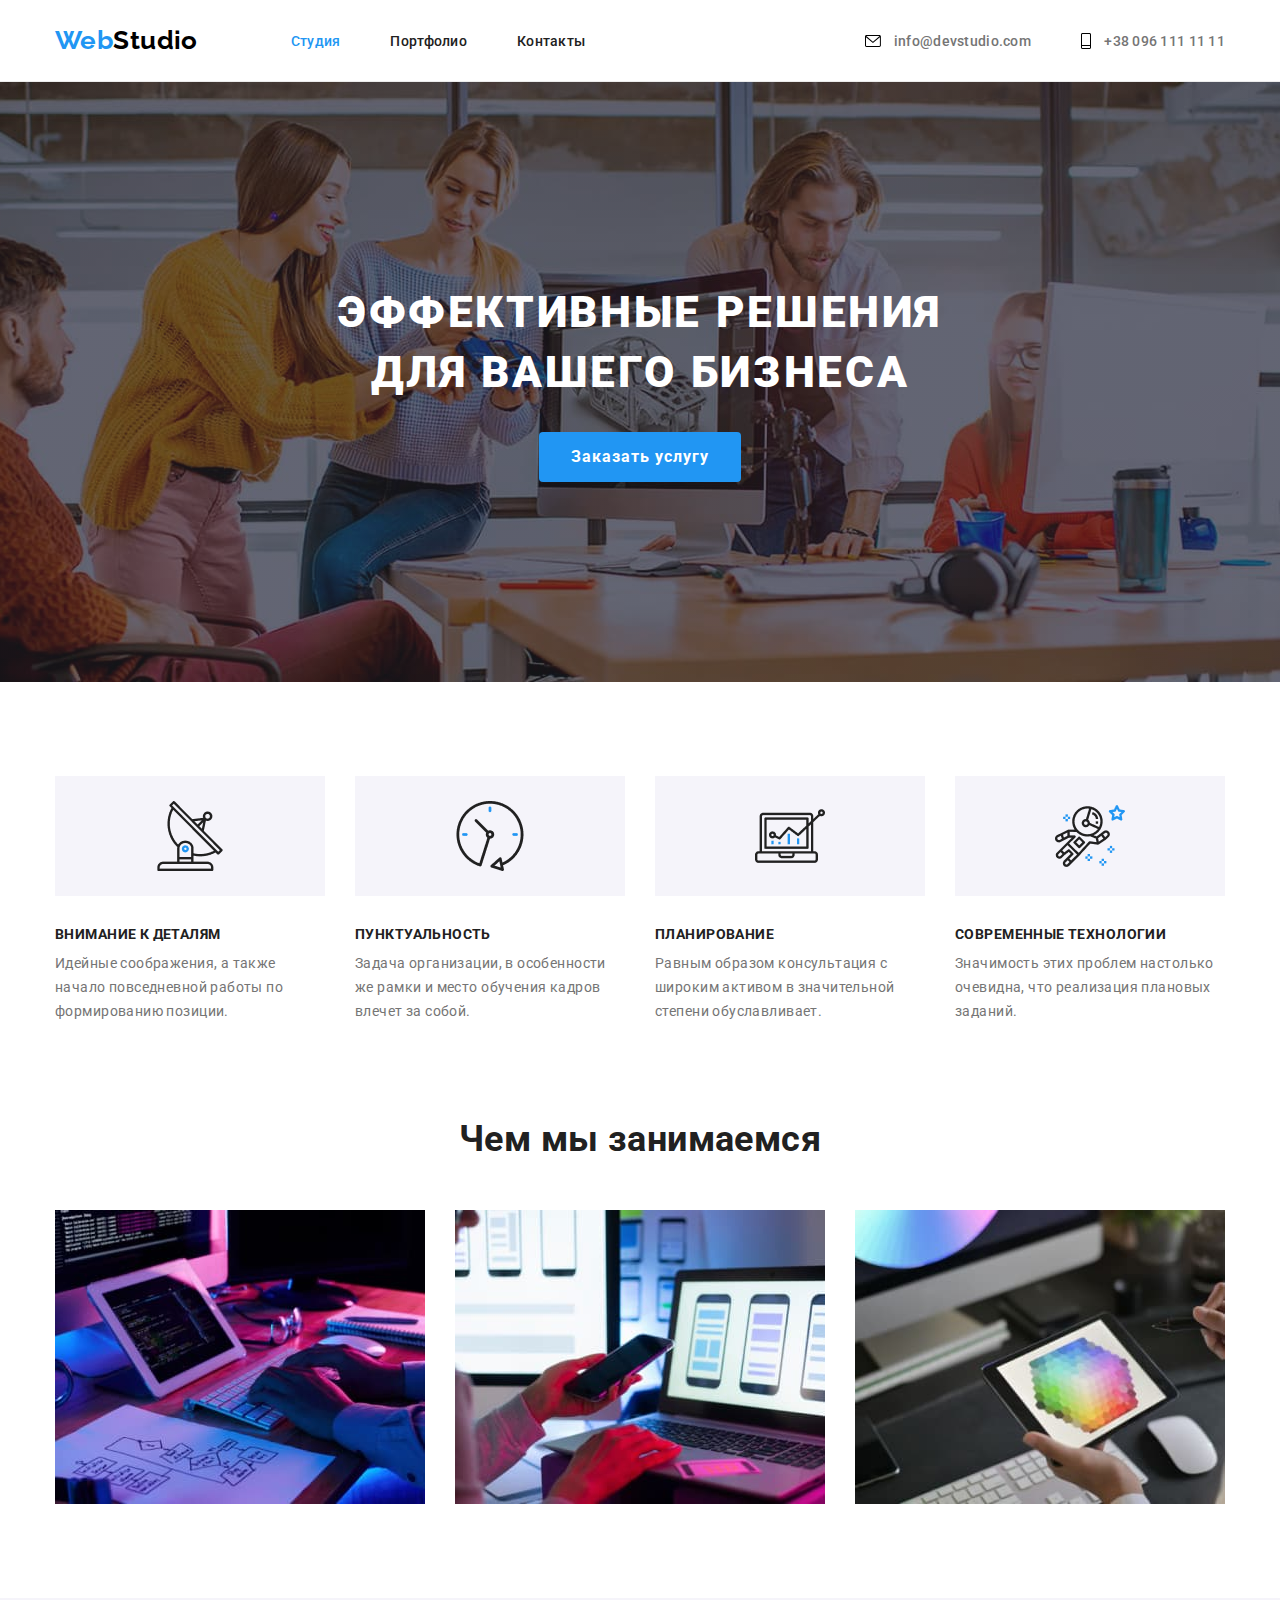
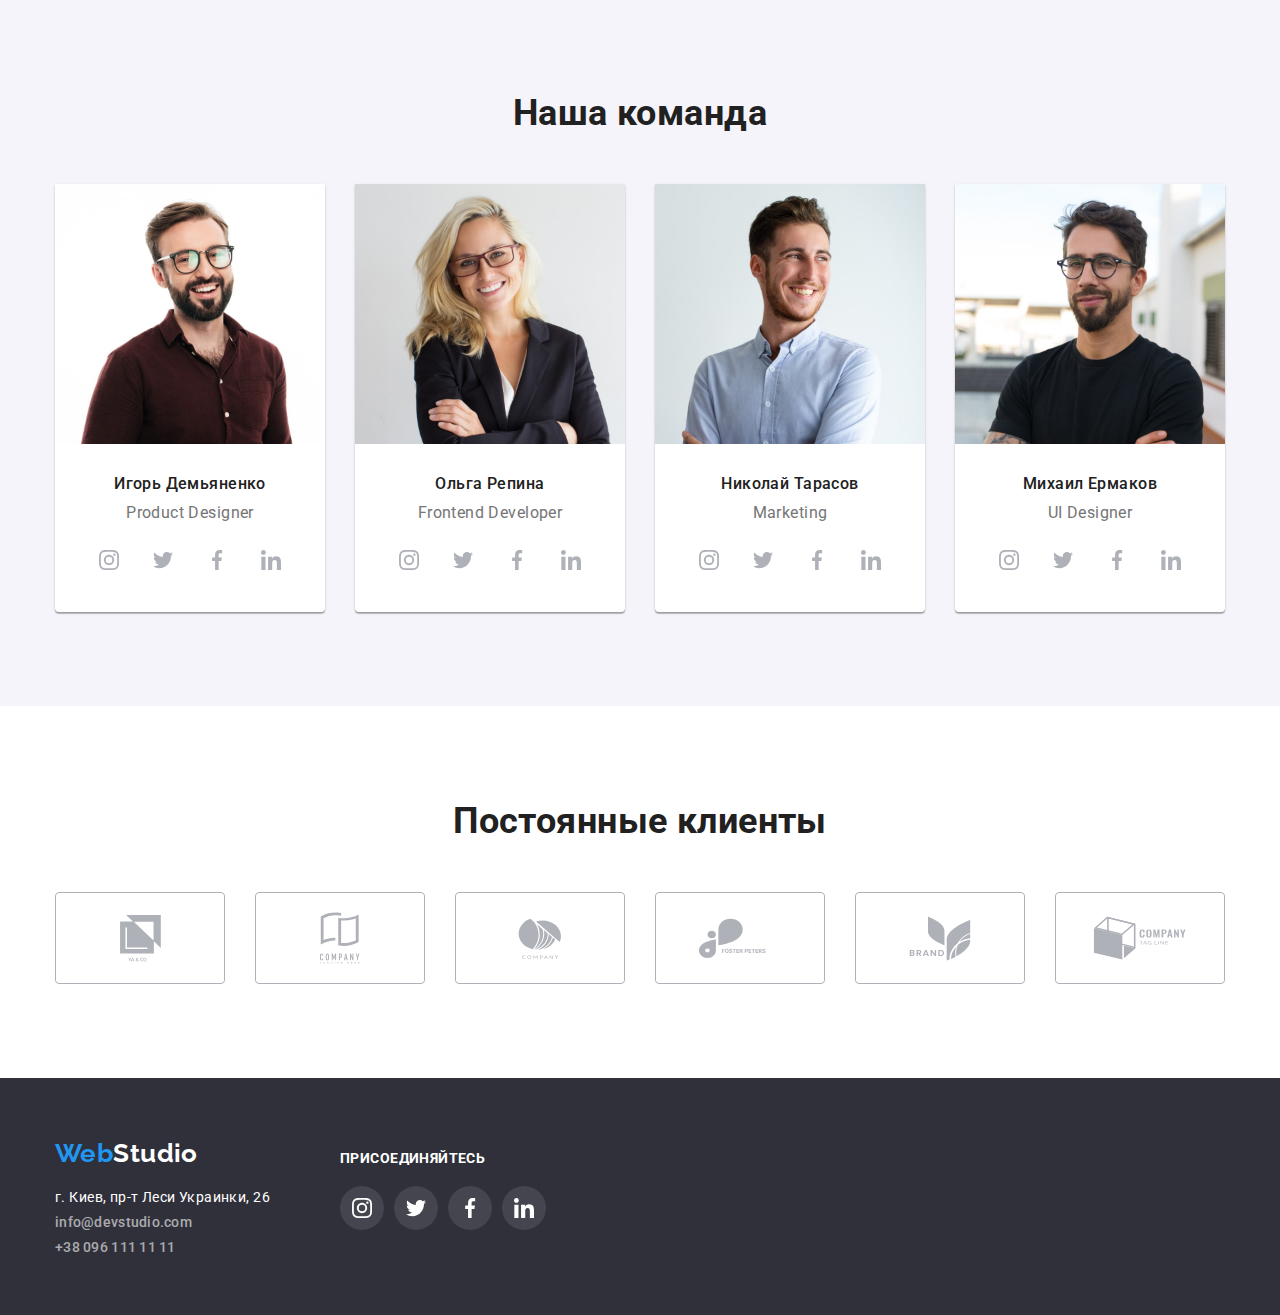
==== commit eb8b6549: "resubmit" ====
--- a/index.html
+++ b/index.html
@@ -117,27 +117,35 @@
                        
                         <ul class="social-links list">
                             <li>
-                                <svg width="20" height="20">
-                                    <use href="./images/icons.svg#icon-instagram"></use>
-                                </svg>
-                            </li>
-
-                            <li>
+                                <a href="#" class="link">
+                                    <svg width="20" height="20">
+                                        <use href="./images/icons.svg#icon-instagram"></use>
+                                    </svg>
+                                </a>
+                            </li>
+
+                            <li>
+                                <a href="#" class="link">
                                 <svg width="20" height="20">
                                     <use href="./images/icons.svg#icon-twitter"></use>
                                 </svg>
-                            </li>
-
-                            <li>
+                                </a>
+                            </li>
+
+                            <li>
+                                <a href="#" class="link">
                                 <svg width="20" height="20">
                                     <use href="./images/icons.svg#icon-facebook"></use>
                                 </svg>
-                            </li>
-
-                            <li>
+                                </a>
+                            </li>
+
+                            <li>
+                                <a href="#" class="link">
                                 <svg width="20" height="20">
                                     <use href="./images/icons.svg#icon-linkedin"></use>
                                 </svg>
+                                </a>
                             </li>
                         </ul>
                     </li>
@@ -151,27 +159,35 @@
 
                         <ul class="social-links list">
                             <li>
-                                <svg width="20" height="20">
-                                    <use href="./images/icons.svg#icon-instagram"></use>
-                                </svg>
-                            </li>
-                        
-                            <li>
-                                <svg width="20" height="20">
-                                    <use href="./images/icons.svg#icon-twitter"></use>
-                                </svg>
-                            </li>
-                        
-                            <li>
-                                <svg width="20" height="20">
-                                    <use href="./images/icons.svg#icon-facebook"></use>
-                                </svg>
-                            </li>
-                        
-                            <li>
-                                <svg width="20" height="20">
-                                    <use href="./images/icons.svg#icon-linkedin"></use>
-                                </svg>
+                                <a href="#" class="link">
+                                    <svg width="20" height="20">
+                                        <use href="./images/icons.svg#icon-instagram"></use>
+                                    </svg>
+                                </a>
+                            </li>
+                        
+                            <li>
+                                <a href="#" class="link">
+                                    <svg width="20" height="20">
+                                        <use href="./images/icons.svg#icon-twitter"></use>
+                                    </svg>
+                                </a>
+                            </li>
+                        
+                            <li>
+                                <a href="#" class="link">
+                                    <svg width="20" height="20">
+                                        <use href="./images/icons.svg#icon-facebook"></use>
+                                    </svg>
+                                </a>
+                            </li>
+                        
+                            <li>
+                                <a href="#" class="link">
+                                    <svg width="20" height="20">
+                                        <use href="./images/icons.svg#icon-linkedin"></use>
+                                    </svg>
+                                </a>
                             </li>
                         </ul>
                     </li>
@@ -185,27 +201,35 @@
 
                         <ul class="social-links list">
                             <li>
-                                <svg width="20" height="20">
-                                    <use href="./images/icons.svg#icon-instagram"></use>
-                                </svg>
-                            </li>
-                        
-                            <li>
-                                <svg width="20" height="20">
-                                    <use href="./images/icons.svg#icon-twitter"></use>
-                                </svg>
-                            </li>
-                        
-                            <li>
-                                <svg width="20" height="20">
-                                    <use href="./images/icons.svg#icon-facebook"></use>
-                                </svg>
-                            </li>
-                        
-                            <li>
-                                <svg width="20" height="20">
-                                    <use href="./images/icons.svg#icon-linkedin"></use>
-                                </svg>
+                                <a href="#" class="link">
+                                    <svg width="20" height="20">
+                                        <use href="./images/icons.svg#icon-instagram"></use>
+                                    </svg>
+                                </a>
+                            </li>
+                        
+                            <li>
+                                <a href="#" class="link">
+                                    <svg width="20" height="20">
+                                        <use href="./images/icons.svg#icon-twitter"></use>
+                                    </svg>
+                                </a>
+                            </li>
+                        
+                            <li>
+                                <a href="#" class="link">
+                                    <svg width="20" height="20">
+                                        <use href="./images/icons.svg#icon-facebook"></use>
+                                    </svg>
+                                </a>
+                            </li>
+                        
+                            <li>
+                                <a href="#" class="link">
+                                    <svg width="20" height="20">
+                                        <use href="./images/icons.svg#icon-linkedin"></use>
+                                    </svg>
+                                </a>
                             </li>
                         </ul>
                     </li>
@@ -219,27 +243,35 @@
 
                         <ul class="social-links list">
                             <li>
-                                <svg width="20" height="20">
-                                    <use href="./images/icons.svg#icon-instagram"></use>
-                                </svg>
-                            </li>
-                        
-                            <li>
-                                <svg width="20" height="20">
-                                    <use href="./images/icons.svg#icon-twitter"></use>
-                                </svg>
-                            </li>
-                        
-                            <li>
-                                <svg width="20" height="20">
-                                    <use href="./images/icons.svg#icon-facebook"></use>
-                                </svg>
-                            </li>
-                        
-                            <li>
-                                <svg width="20" height="20">
-                                    <use href="./images/icons.svg#icon-linkedin"></use>
-                                </svg>
+                                <a href="#" class="link">
+                                    <svg width="20" height="20">
+                                        <use href="./images/icons.svg#icon-instagram"></use>
+                                    </svg>
+                                </a>
+                            </li>
+                        
+                            <li>
+                                <a href="#" class="link">
+                                    <svg width="20" height="20">
+                                        <use href="./images/icons.svg#icon-twitter"></use>
+                                    </svg>
+                                </a>
+                            </li>
+                        
+                            <li>
+                                <a href="#" class="link">
+                                    <svg width="20" height="20">
+                                        <use href="./images/icons.svg#icon-facebook"></use>
+                                    </svg>
+                                </a>
+                            </li>
+                        
+                            <li>
+                                <a href="#" class="link">
+                                    <svg width="20" height="20">
+                                        <use href="./images/icons.svg#icon-linkedin"></use>
+                                    </svg>
+                                </a>
                             </li>
                         </ul>
                     </li>
@@ -253,39 +285,51 @@
                 <h2 class="section-title">Постоянные клиенты</h2>
                 <ul class="regular-customers-list list">
                     <li class="customer-item">
-                        <svg width="41" height="46.7">
-                            <use href="./images/icons.svg#icon-client-1"></use>
-                        </svg>
-                    </li>
-
-                    <li class="customer-item">
+                        <a href="" class="link"> 
+                            <svg width="41" height="46.7">
+                                <use href="./images/icons.svg#icon-client-1"></use>
+                            </svg>
+                        </a>                   
+                    </li>
+
+                    <li class="customer-item">
+                        <a href="" class="link">
                         <svg width="40" height="52">
                             <use href="./images/icons.svg#icon-client-2"></use>
                         </svg>
-                    </li>
-
-                    <li class="customer-item">
+                        </a>
+                    </li>
+
+                    <li class="customer-item">
+                        <a href="" class="link">
                         <svg width="43.46" height="41.18">
                             <use href="./images/icons.svg#icon-client-3"></use>
                         </svg>
-                    </li>
-
-                    <li class="customer-item">
+                        </a>
+                    </li>
+
+                    <li class="customer-item">
+                        <a href="" class="link">
                         <svg width="84.44" height="40.62">
                             <use href="./images/icons.svg#icon-client-4"></use>
                         </svg>
-                    </li>
-
-                    <li class="customer-item">
+                        </a>
+                    </li>
+
+                    <li class="customer-item">
+                        <a href="" class="link">
                         <svg width="62.54" height="45.43">
                             <use href="./images/icons.svg#icon-client-5"></use>
                         </svg>
+                        </a>
                     </li>
                     
                     <li class="customer-item">
+                        <a href="" class="link">
                         <svg width="93.79" height="43.93">
                             <use href="./images/icons.svg#icon-client-6"></use>
                         </svg>
+                        </a>
                     </li>
                 </ul>
             </div>
@@ -312,27 +356,35 @@
                 <h2 class="section-title">Присоединяйтесь</h2>
                 <ul class="social-links list">
                     <li>
-                        <svg width="20" height="20">
-                            <use href="./images/icons.svg#icon-instagram"></use>
-                        </svg>
-                    </li>
-                
-                    <li>
-                        <svg width="20" height="20">
-                            <use href="./images/icons.svg#icon-twitter"></use>
-                        </svg>
-                    </li>
-                
-                    <li>
-                        <svg width="20" height="20">
-                            <use href="./images/icons.svg#icon-facebook"></use>
-                        </svg>
-                    </li>
-                
-                    <li>
-                        <svg width="20" height="20">
-                            <use href="./images/icons.svg#icon-linkedin"></use>
-                        </svg>
+                        <a href="" class="link">
+                            <svg width="20" height="20">
+                                <use href="./images/icons.svg#icon-instagram"></use>
+                            </svg>
+                        </a>
+                    </li>
+                
+                    <li>
+                        <a href="" class="link">
+                            <svg width="20" height="20">
+                                <use href="./images/icons.svg#icon-twitter"></use>
+                            </svg>
+                        </a>
+                    </li>
+                
+                    <li>
+                        <a href="" class="link">
+                            <svg width="20" height="20">
+                                <use href="./images/icons.svg#icon-facebook"></use>
+                            </svg>
+                        </a>
+                    </li>
+                
+                    <li>
+                        <a href="" class="link">
+                            <svg width="20" height="20">
+                                <use href="./images/icons.svg#icon-linkedin"></use>
+                            </svg>
+                        </a>
                     </li>
                 </ul>
             </div>
--- a/css/style.css
+++ b/css/style.css
@@ -258,7 +258,8 @@
   border-radius: 4px;
 }
 
-.hero .button:hover {
+.hero .button:hover,
+.hero .button:focus {
   color: var(--accent-color);
   background-color: #fff;
 }
@@ -345,39 +346,11 @@
 }
 
 .what-we-doing-item {
-  position: relative;
+  /* position: relative; */
   width: calc((100% - 60px) / 3);
 }
 
-.what-we-doing-item::after {
-  width: 100%;
-  position: absolute;
-  bottom: 0;
-  left: 0;
-  display: block;
-  /* content: 'десктопные приложения'; */
-  text-transform: uppercase;
-  text-align: center;
-  font-weight: 700;
-  padding-top: 27px;
-  padding-bottom: 27px;
-  color: #ffffff;
-  background-color: rgba(47, 48, 58, 0.8);
-}
-
-.what-we-doing-item:nth-child(1)::after {
-  content: 'десктопные приложения';
-}
-
-.what-we-doing-item:nth-child(2)::after {
-  content: 'мобильные приложения';
-}
-
-.what-we-doing-item:nth-child(3)::after {
-  content: 'дизайнерские решения';
-}
-
-/* .what-we-doing .list:nth-child(1)::after {
+/* .what-we-doing-item::after {
   width: 100%;
   position: absolute;
   bottom: 0;
@@ -385,11 +358,25 @@
   display: block;
   text-transform: uppercase;
   text-align: center;
+  font-weight: 700;
   padding-top: 27px;
   padding-bottom: 27px;
+  color: #ffffff;
   background-color: rgba(47, 48, 58, 0.8);
+}
+
+.what-we-doing-item:nth-child(1)::after {
   content: 'десктопные приложения';
+}
+
+.what-we-doing-item:nth-child(2)::after {
+  content: 'мобильные приложения';
+}
+
+.what-we-doing-item:nth-child(3)::after {
+  content: 'дизайнерские решения';
 } */
+
 /* ========== our team ========== */
 
 .our-team-list {
@@ -441,17 +428,23 @@
   margin-right: auto;
 }
 
-.social-links li {
+.social-links > li {
+  width: 44px;
+  height: 44px;
+}
+
+.social-links .link {
   display: flex;
   justify-content: center;
   align-items: center;
-  width: 44px;
-  height: 44px;
+  width: 100%;
+  height: 100%;
   fill: var(--svg-color);
   border-radius: 50%;
 }
 
-.social-links li:hover {
+.social-links .link:hover,
+.social-links .link:focus {
   background-color: var(--accent-color);
   fill: #ffffff;
 }
@@ -545,11 +538,16 @@
 }
 
 .customer-item {
+  width: 170px;
+  height: 92px;
+}
+
+.customer-item .link {
   display: flex;
   align-items: center;
   justify-content: center;
-  width: 170px;
-  height: 92px;
+  width: 100%;
+  height: 100%;
   border-width: 1px;
   border-color: var(--svg-color);
   border-style: solid;
@@ -557,7 +555,8 @@
   fill: var(--svg-color);
 }
 
-.customer-item:hover {
+.customer-item .link:hover,
+.customer-item .link:focus {
   border-color: var(--accent-color);
   fill: var(--accent-color);
 }
@@ -609,13 +608,9 @@
   padding-top: 12px;
 }
 
-.join-block li {
+.join-block .link {
   background-color: rgba(255, 255, 255, 0.1);
   fill: #ffffff;
-}
-
-.join-block li:hover {
-  background-color: var(--accent-color);
 }
 
 .join-block .social-links {
